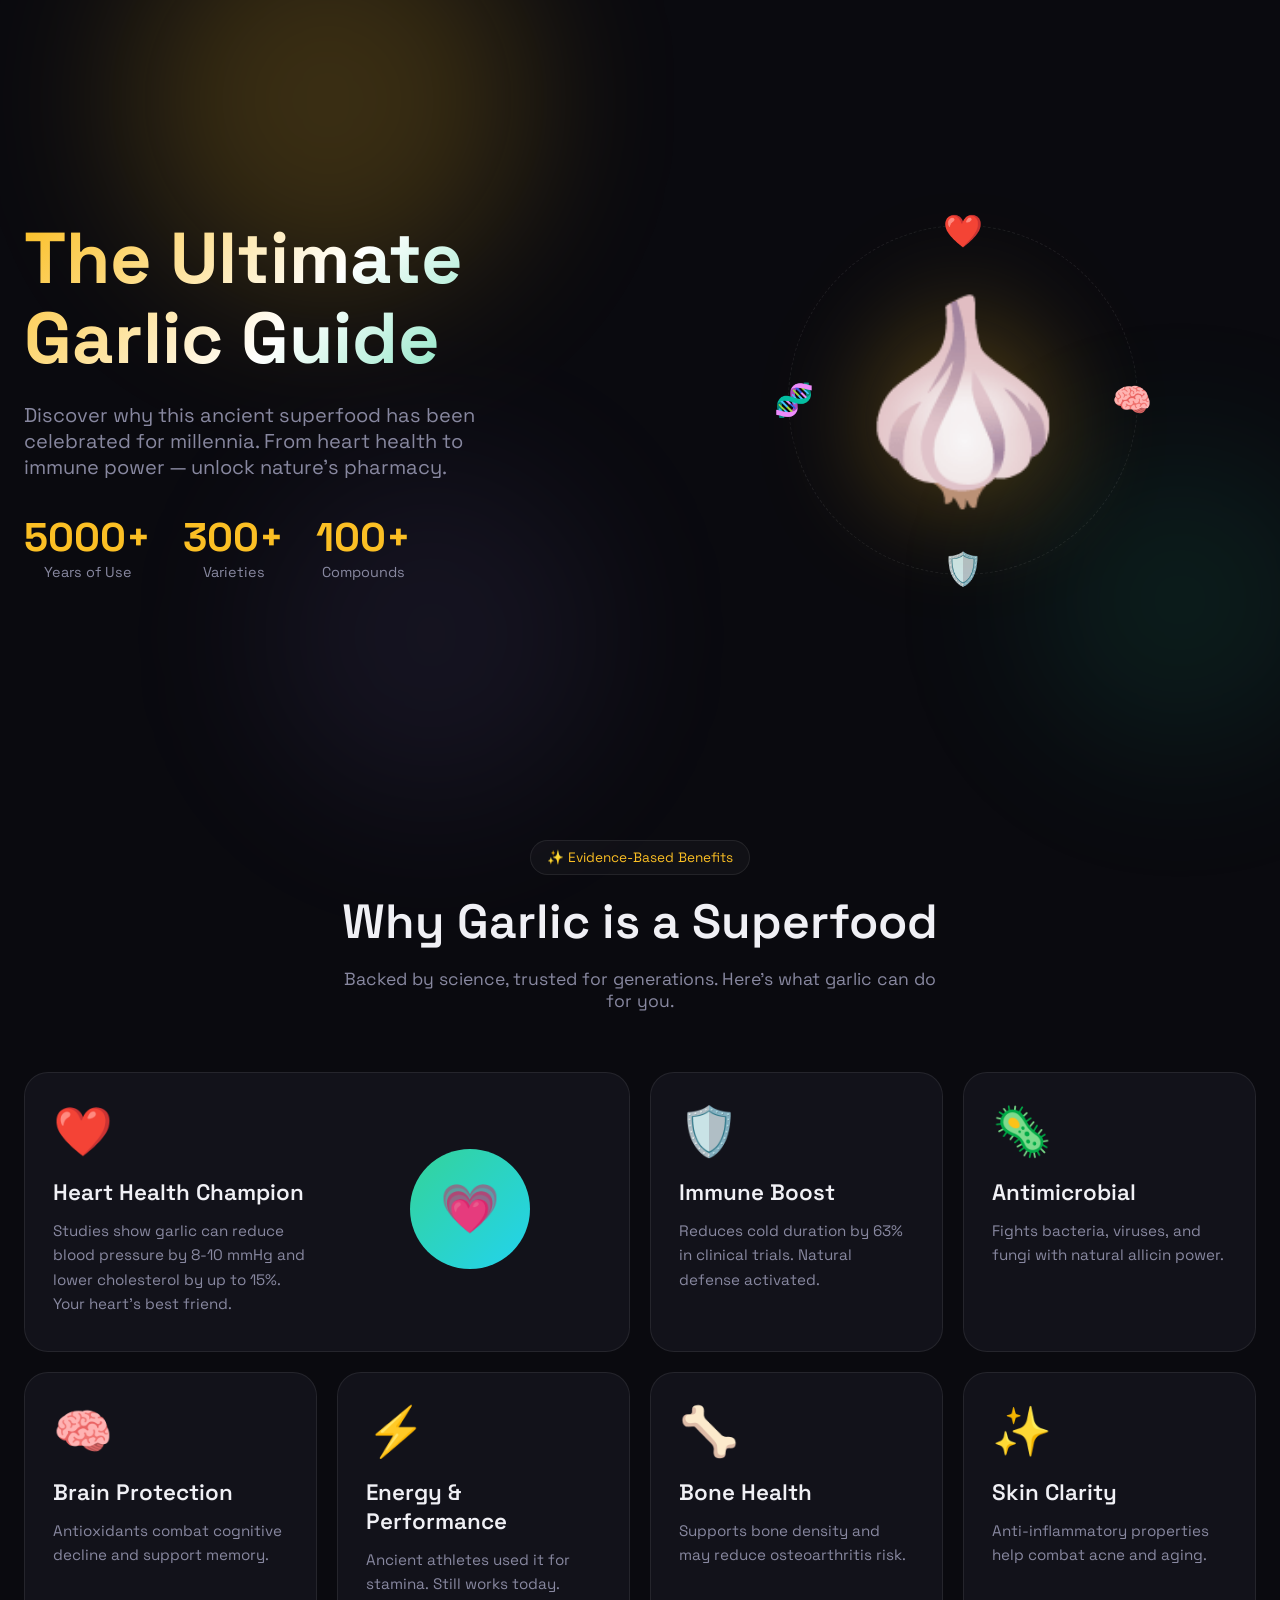
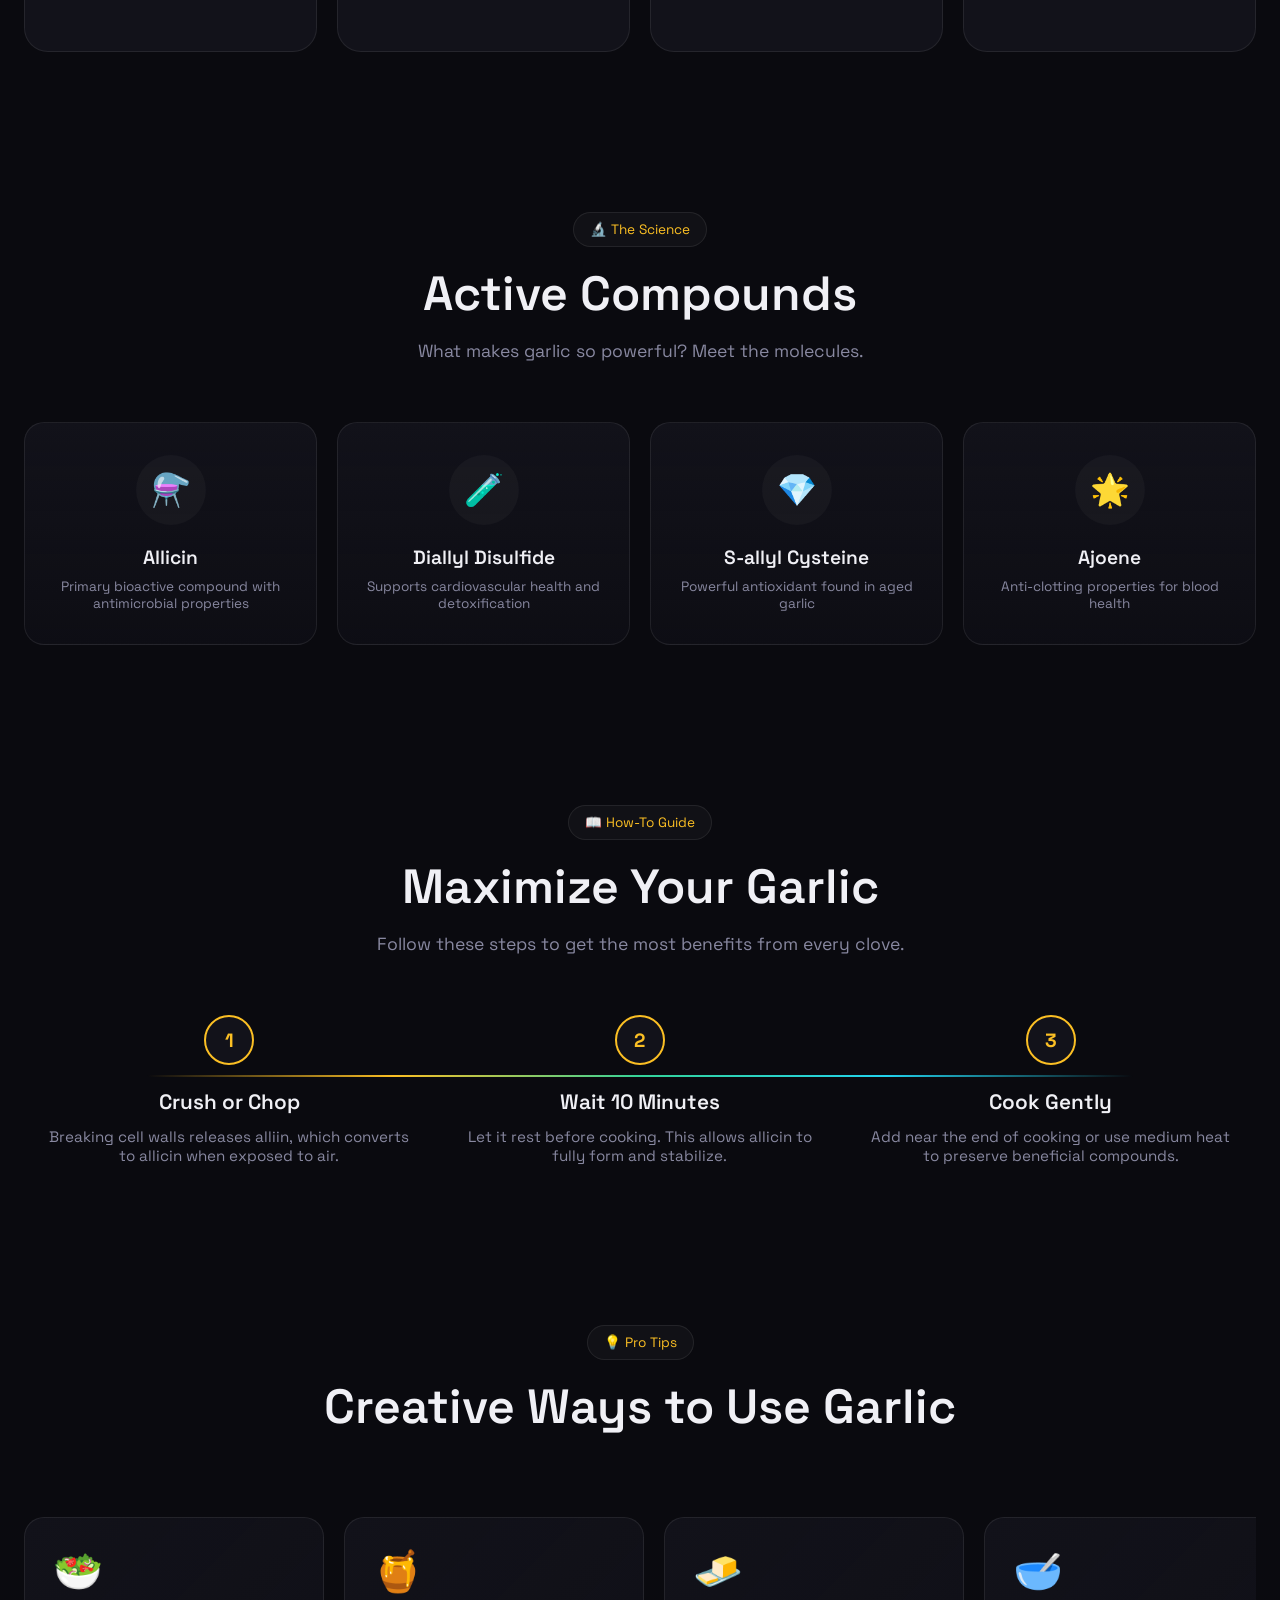
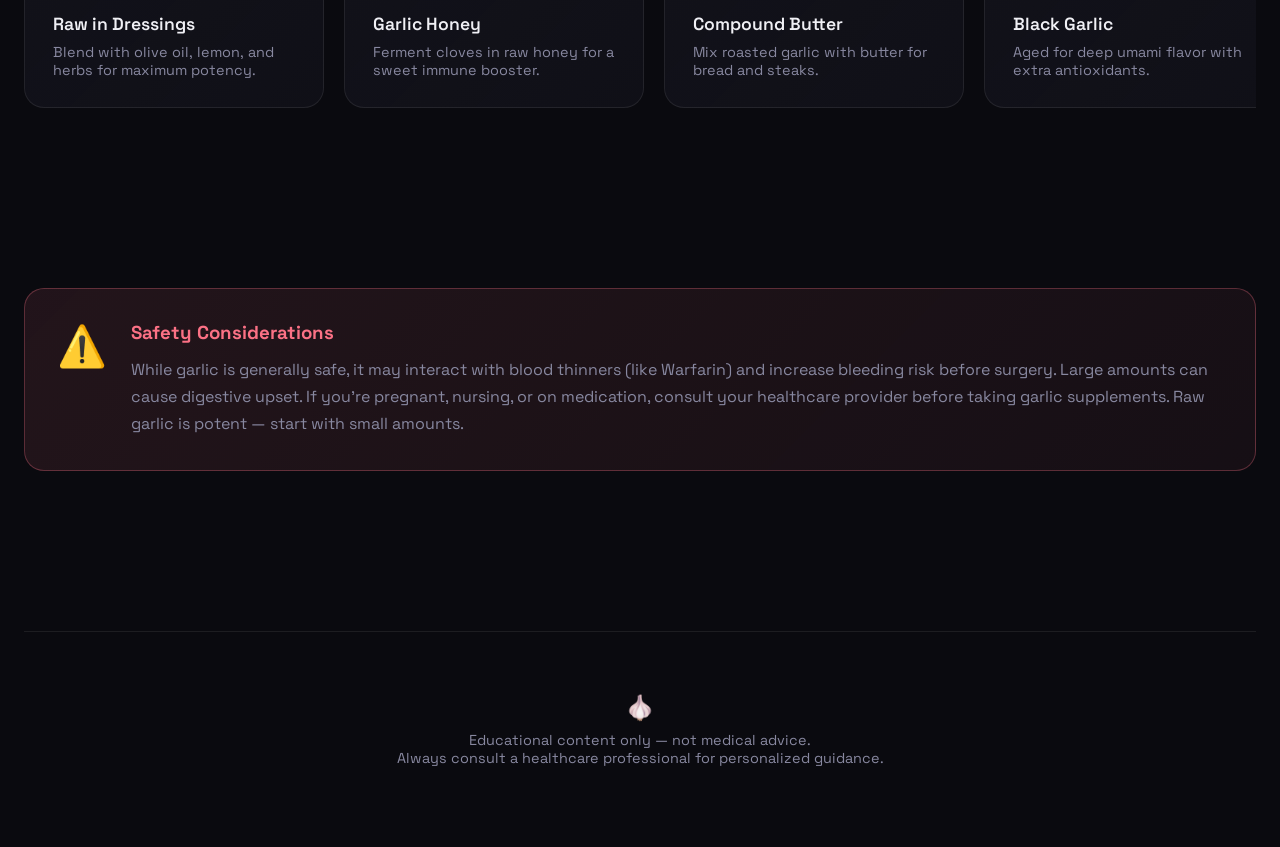
==== srcs/requirements/wordpress/website_data/garlic-benefits.html @ c465321e "add inception project files" ====
<!DOCTYPE html>
<html lang="en">
<head>
    <meta charset="UTF-8">
    <meta name="viewport" content="width=device-width, initial-scale=1.0">
    <title>🧄 The Garlic Guide — Unlock Nature's Powerhouse</title>
    <style>
        @import url('https://fonts.googleapis.com/css2?family=Space+Grotesk:wght@300;400;500;600;700&display=swap');

        :root {
            --bg-dark: #0a0a0f;
            --bg-card: #12121a;
            --bg-glass: rgba(255, 255, 255, 0.03);
            --border: rgba(255, 255, 255, 0.08);
            --text: #f0f0f5;
            --text-muted: #8888a0;
            --gold: #fbbf24;
            --gold-glow: rgba(251, 191, 36, 0.4);
            --emerald: #34d399;
            --purple: #a78bfa;
            --rose: #fb7185;
            --cyan: #22d3ee;
        }

        * {
            margin: 0;
            padding: 0;
            box-sizing: border-box;
        }

        body {
            font-family: 'Space Grotesk', sans-serif;
            background: var(--bg-dark);
            color: var(--text);
            min-height: 100vh;
            overflow-x: hidden;
        }

        /* Animated Background */
        .bg-glow {
            position: fixed;
            top: 0;
            left: 0;
            width: 100%;
            height: 100%;
            pointer-events: none;
            z-index: 0;
        }

        .glow-orb {
            position: absolute;
            border-radius: 50%;
            filter: blur(80px);
            opacity: 0.5;
            animation: float 20s ease-in-out infinite;
        }

        .glow-orb:nth-child(1) {
            width: 400px;
            height: 400px;
            background: var(--gold-glow);
            top: -100px;
            left: 10%;
            animation-delay: 0s;
        }

        .glow-orb:nth-child(2) {
            width: 300px;
            height: 300px;
            background: rgba(34, 211, 153, 0.2);
            top: 50%;
            right: -50px;
            animation-delay: -5s;
        }

        .glow-orb:nth-child(3) {
            width: 350px;
            height: 350px;
            background: rgba(167, 139, 250, 0.15);
            bottom: 10%;
            left: 20%;
            animation-delay: -10s;
        }

        @keyframes float {
            0%, 100% { transform: translate(0, 0) scale(1); }
            25% { transform: translate(30px, -30px) scale(1.05); }
            50% { transform: translate(-20px, 20px) scale(0.95); }
            75% { transform: translate(20px, 10px) scale(1.02); }
        }

        /* Main Container */
        .container {
            position: relative;
            z-index: 1;
            max-width: 1400px;
            margin: 0 auto;
            padding: 40px 24px;
        }

        /* Hero Section */
        .hero {
            display: grid;
            grid-template-columns: 1fr 1fr;
            gap: 60px;
            align-items: center;
            min-height: 80vh;
            padding: 40px 0;
        }

        .hero-content h1 {
            font-size: 4.5rem;
            font-weight: 700;
            line-height: 1.1;
            margin-bottom: 24px;
            background: linear-gradient(135deg, var(--gold) 0%, #fff 50%, var(--emerald) 100%);
            -webkit-background-clip: text;
            -webkit-text-fill-color: transparent;
            background-clip: text;
        }

        .hero-content p {
            font-size: 1.25rem;
            color: var(--text-muted);
            max-width: 480px;
            margin-bottom: 32px;
        }

        .hero-stats {
            display: flex;
            gap: 32px;
        }

        .stat-item {
            text-align: center;
        }

        .stat-number {
            font-size: 2.5rem;
            font-weight: 700;
            color: var(--gold);
        }

        .stat-label {
            font-size: 0.9rem;
            color: var(--text-muted);
        }

        /* Floating Garlic Visual */
        .hero-visual {
            display: flex;
            justify-content: center;
            align-items: center;
            position: relative;
        }

        .garlic-main {
            font-size: 12rem;
            animation: bounce 3s ease-in-out infinite;
            filter: drop-shadow(0 0 60px var(--gold-glow));
        }

        @keyframes bounce {
            0%, 100% { transform: translateY(0) rotate(0deg); }
            50% { transform: translateY(-20px) rotate(5deg); }
        }

        .orbit-ring {
            position: absolute;
            width: 350px;
            height: 350px;
            border: 1px dashed var(--border);
            border-radius: 50%;
            animation: spin 30s linear infinite;
        }

        @keyframes spin {
            from { transform: rotate(0deg); }
            to { transform: rotate(360deg); }
        }

        .orbit-item {
            position: absolute;
            font-size: 2rem;
            animation: counter-spin 30s linear infinite;
        }

        @keyframes counter-spin {
            from { transform: rotate(0deg); }
            to { transform: rotate(-360deg); }
        }

        .orbit-item:nth-child(1) { top: -15px; left: 50%; transform: translateX(-50%); }
        .orbit-item:nth-child(2) { bottom: -15px; left: 50%; transform: translateX(-50%); }
        .orbit-item:nth-child(3) { left: -15px; top: 50%; transform: translateY(-50%); }
        .orbit-item:nth-child(4) { right: -15px; top: 50%; transform: translateY(-50%); }

        /* Section Styles */
        .section {
            padding: 80px 0;
        }

        .section-header {
            text-align: center;
            margin-bottom: 60px;
        }

        .section-tag {
            display: inline-block;
            padding: 8px 16px;
            background: var(--bg-glass);
            border: 1px solid var(--border);
            border-radius: 100px;
            font-size: 0.85rem;
            color: var(--gold);
            margin-bottom: 16px;
        }

        .section-title {
            font-size: 3rem;
            font-weight: 600;
            margin-bottom: 16px;
        }

        .section-subtitle {
            color: var(--text-muted);
            font-size: 1.1rem;
            max-width: 600px;
            margin: 0 auto;
        }

        /* Benefits Cards - Bento Grid */
        .bento-grid {
            display: grid;
            grid-template-columns: repeat(4, 1fr);
            grid-template-rows: repeat(2, 280px);
            gap: 20px;
        }

        .bento-card {
            background: var(--bg-card);
            border: 1px solid var(--border);
            border-radius: 24px;
            padding: 28px;
            position: relative;
            overflow: hidden;
            transition: all 0.4s cubic-bezier(0.4, 0, 0.2, 1);
        }

        .bento-card:hover {
            transform: translateY(-8px);
            border-color: var(--gold);
            box-shadow: 0 20px 60px rgba(251, 191, 36, 0.15);
        }

        .bento-card::before {
            content: '';
            position: absolute;
            top: 0;
            left: 0;
            right: 0;
            height: 2px;
            background: linear-gradient(90deg, transparent, var(--gold), transparent);
            opacity: 0;
            transition: opacity 0.3s;
        }

        .bento-card:hover::before {
            opacity: 1;
        }

        .bento-card.large {
            grid-column: span 2;
        }

        .bento-card.tall {
            grid-row: span 2;
        }

        .card-icon {
            font-size: 3rem;
            margin-bottom: 16px;
        }

        .card-title {
            font-size: 1.4rem;
            font-weight: 600;
            margin-bottom: 12px;
        }

        .card-text {
            color: var(--text-muted);
            font-size: 0.95rem;
            line-height: 1.6;
        }

        /* Feature Card with Visual */
        .feature-visual {
            display: flex;
            align-items: center;
            justify-content: space-between;
            gap: 24px;
        }

        .feature-content {
            flex: 1;
        }

        .feature-graphic {
            flex: 1;
            display: flex;
            justify-content: center;
            align-items: center;
        }

        .pulse-circle {
            width: 120px;
            height: 120px;
            background: linear-gradient(135deg, var(--emerald), var(--cyan));
            border-radius: 50%;
            display: flex;
            align-items: center;
            justify-content: center;
            font-size: 3rem;
            animation: pulse 2s ease-in-out infinite;
        }

        @keyframes pulse {
            0%, 100% { box-shadow: 0 0 0 0 rgba(34, 211, 153, 0.4); }
            50% { box-shadow: 0 0 0 30px rgba(34, 211, 153, 0); }
        }

        /* Compounds Section */
        .compounds-grid {
            display: grid;
            grid-template-columns: repeat(4, 1fr);
            gap: 20px;
        }

        .compound-card {
            background: linear-gradient(180deg, var(--bg-card) 0%, rgba(18, 18, 26, 0.5) 100%);
            border: 1px solid var(--border);
            border-radius: 20px;
            padding: 32px 24px;
            text-align: center;
            transition: all 0.3s ease;
        }

        .compound-card:hover {
            transform: scale(1.05);
            border-color: var(--purple);
        }

        .compound-icon {
            width: 70px;
            height: 70px;
            background: var(--bg-glass);
            border-radius: 50%;
            display: flex;
            align-items: center;
            justify-content: center;
            margin: 0 auto 20px;
            font-size: 2rem;
        }

        .compound-name {
            font-size: 1.2rem;
            font-weight: 600;
            margin-bottom: 8px;
        }

        .compound-desc {
            color: var(--text-muted);
            font-size: 0.85rem;
        }

        /* Timeline */
        .timeline-container {
            display: grid;
            grid-template-columns: repeat(3, 1fr);
            gap: 0;
            position: relative;
        }

        .timeline-container::before {
            content: '';
            position: absolute;
            top: 60px;
            left: 10%;
            right: 10%;
            height: 2px;
            background: linear-gradient(90deg, transparent, var(--gold), var(--emerald), var(--cyan), transparent);
        }

        .timeline-step {
            text-align: center;
            padding: 0 20px;
        }

        .step-number {
            width: 50px;
            height: 50px;
            background: var(--bg-card);
            border: 2px solid var(--gold);
            border-radius: 50%;
            display: flex;
            align-items: center;
            justify-content: center;
            margin: 0 auto 24px;
            font-weight: 700;
            font-size: 1.2rem;
            color: var(--gold);
            position: relative;
            z-index: 1;
        }

        .step-title {
            font-size: 1.3rem;
            font-weight: 600;
            margin-bottom: 12px;
        }

        .step-desc {
            color: var(--text-muted);
            font-size: 0.95rem;
        }

        /* Tips Carousel */
        .tips-scroll {
            display: flex;
            gap: 20px;
            overflow-x: auto;
            padding: 20px 0;
            scrollbar-width: none;
        }

        .tips-scroll::-webkit-scrollbar {
            display: none;
        }

        .tip-card {
            flex: 0 0 300px;
            background: linear-gradient(135deg, var(--bg-card), rgba(18, 18, 26, 0.8));
            border: 1px solid var(--border);
            border-radius: 20px;
            padding: 28px;
            transition: all 0.3s ease;
        }

        .tip-card:hover {
            border-color: var(--cyan);
            transform: translateY(-4px);
        }

        .tip-emoji {
            font-size: 2.5rem;
            margin-bottom: 16px;
        }

        .tip-title {
            font-size: 1.1rem;
            font-weight: 600;
            margin-bottom: 8px;
        }

        .tip-text {
            color: var(--text-muted);
            font-size: 0.9rem;
        }

        /* Warning Banner */
        .warning-banner {
            background: linear-gradient(135deg, rgba(251, 113, 133, 0.1), rgba(251, 113, 133, 0.05));
            border: 1px solid rgba(251, 113, 133, 0.3);
            border-radius: 20px;
            padding: 32px;
            display: flex;
            gap: 24px;
            align-items: flex-start;
        }

        .warning-icon {
            font-size: 2.5rem;
        }

        .warning-content h3 {
            color: var(--rose);
            margin-bottom: 12px;
        }

        .warning-content p {
            color: var(--text-muted);
            line-height: 1.7;
        }

        /* Footer */
        .footer {
            text-align: center;
            padding: 60px 0 40px;
            border-top: 1px solid var(--border);
            margin-top: 80px;
        }

        .footer-text {
            color: var(--text-muted);
            font-size: 0.9rem;
        }

        .footer-brand {
            font-size: 1.5rem;
            margin-bottom: 8px;
        }

        /* Responsive */
        @media (max-width: 1024px) {
            .hero {
                grid-template-columns: 1fr;
                text-align: center;
            }

            .hero-content p {
                margin: 0 auto 32px;
            }

            .hero-stats {
                justify-content: center;
            }

            .bento-grid {
                grid-template-columns: repeat(2, 1fr);
                grid-template-rows: auto;
            }

            .bento-card.large, .bento-card.tall {
                grid-column: span 1;
                grid-row: span 1;
            }

            .compounds-grid {
                grid-template-columns: repeat(2, 1fr);
            }

            .timeline-container {
                grid-template-columns: 1fr;
                gap: 40px;
            }

            .timeline-container::before {
                display: none;
            }
        }

        @media (max-width: 640px) {
            .hero-content h1 {
                font-size: 2.8rem;
            }

            .garlic-main {
                font-size: 8rem;
            }

            .section-title {
                font-size: 2rem;
            }

            .bento-grid, .compounds-grid {
                grid-template-columns: 1fr;
            }
        }
    </style>
</head>
<body>
    <!-- Animated Background -->
    <div class="bg-glow">
        <div class="glow-orb"></div>
        <div class="glow-orb"></div>
        <div class="glow-orb"></div>
    </div>

    <div class="container">
        <!-- Hero Section -->
        <section class="hero">
            <div class="hero-content">
                <h1>The Ultimate Garlic Guide</h1>
                <p>
                    Discover why this ancient superfood has been celebrated for millennia. 
                    From heart health to immune power — unlock nature's pharmacy.
                </p>
                <div class="hero-stats">
                    <div class="stat-item">
                        <div class="stat-number">5000+</div>
                        <div class="stat-label">Years of Use</div>
                    </div>
                    <div class="stat-item">
                        <div class="stat-number">300+</div>
                        <div class="stat-label">Varieties</div>
                    </div>
                    <div class="stat-item">
                        <div class="stat-number">100+</div>
                        <div class="stat-label">Compounds</div>
                    </div>
                </div>
            </div>
            <div class="hero-visual">
                <div class="orbit-ring">
                    <span class="orbit-item">❤️</span>
                    <span class="orbit-item">🛡️</span>
                    <span class="orbit-item">🧬</span>
                    <span class="orbit-item">🧠</span>
                </div>
                <div class="garlic-main">🧄</div>
            </div>
        </section>

        <!-- Benefits Section -->
        <section class="section">
            <div class="section-header">
                <span class="section-tag">✨ Evidence-Based Benefits</span>
                <h2 class="section-title">Why Garlic is a Superfood</h2>
                <p class="section-subtitle">
                    Backed by science, trusted for generations. Here's what garlic can do for you.
                </p>
            </div>

            <div class="bento-grid">
                <div class="bento-card large">
                    <div class="feature-visual">
                        <div class="feature-content">
                            <div class="card-icon">❤️</div>
                            <h3 class="card-title">Heart Health Champion</h3>
                            <p class="card-text">
                                Studies show garlic can reduce blood pressure by 8-10 mmHg 
                                and lower cholesterol by up to 15%. Your heart's best friend.
                            </p>
                        </div>
                        <div class="feature-graphic">
                            <div class="pulse-circle">💗</div>
                        </div>
                    </div>
                </div>

                <div class="bento-card">
                    <div class="card-icon">🛡️</div>
                    <h3 class="card-title">Immune Boost</h3>
                    <p class="card-text">
                        Reduces cold duration by 63% in clinical trials. Natural defense activated.
                    </p>
                </div>

                <div class="bento-card">
                    <div class="card-icon">🦠</div>
                    <h3 class="card-title">Antimicrobial</h3>
                    <p class="card-text">
                        Fights bacteria, viruses, and fungi with natural allicin power.
                    </p>
                </div>

                <div class="bento-card">
                    <div class="card-icon">🧠</div>
                    <h3 class="card-title">Brain Protection</h3>
                    <p class="card-text">
                        Antioxidants combat cognitive decline and support memory.
                    </p>
                </div>

                <div class="bento-card">
                    <div class="card-icon">⚡</div>
                    <h3 class="card-title">Energy & Performance</h3>
                    <p class="card-text">
                        Ancient athletes used it for stamina. Still works today.
                    </p>
                </div>

                <div class="bento-card">
                    <div class="card-icon">🦴</div>
                    <h3 class="card-title">Bone Health</h3>
                    <p class="card-text">
                        Supports bone density and may reduce osteoarthritis risk.
                    </p>
                </div>

                <div class="bento-card">
                    <div class="card-icon">✨</div>
                    <h3 class="card-title">Skin Clarity</h3>
                    <p class="card-text">
                        Anti-inflammatory properties help combat acne and aging.
                    </p>
                </div>
            </div>
        </section>

        <!-- Compounds Section -->
        <section class="section">
            <div class="section-header">
                <span class="section-tag">🔬 The Science</span>
                <h2 class="section-title">Active Compounds</h2>
                <p class="section-subtitle">
                    What makes garlic so powerful? Meet the molecules.
                </p>
            </div>

            <div class="compounds-grid">
                <div class="compound-card">
                    <div class="compound-icon">⚗️</div>
                    <h4 class="compound-name">Allicin</h4>
                    <p class="compound-desc">Primary bioactive compound with antimicrobial properties</p>
                </div>
                <div class="compound-card">
                    <div class="compound-icon">🧪</div>
                    <h4 class="compound-name">Diallyl Disulfide</h4>
                    <p class="compound-desc">Supports cardiovascular health and detoxification</p>
                </div>
                <div class="compound-card">
                    <div class="compound-icon">💎</div>
                    <h4 class="compound-name">S-allyl Cysteine</h4>
                    <p class="compound-desc">Powerful antioxidant found in aged garlic</p>
                </div>
                <div class="compound-card">
                    <div class="compound-icon">🌟</div>
                    <h4 class="compound-name">Ajoene</h4>
                    <p class="compound-desc">Anti-clotting properties for blood health</p>
                </div>
            </div>
        </section>

        <!-- How to Use -->
        <section class="section">
            <div class="section-header">
                <span class="section-tag">📖 How-To Guide</span>
                <h2 class="section-title">Maximize Your Garlic</h2>
                <p class="section-subtitle">
                    Follow these steps to get the most benefits from every clove.
                </p>
            </div>

            <div class="timeline-container">
                <div class="timeline-step">
                    <div class="step-number">1</div>
                    <h4 class="step-title">Crush or Chop</h4>
                    <p class="step-desc">Breaking cell walls releases alliin, which converts to allicin when exposed to air.</p>
                </div>
                <div class="timeline-step">
                    <div class="step-number">2</div>
                    <h4 class="step-title">Wait 10 Minutes</h4>
                    <p class="step-desc">Let it rest before cooking. This allows allicin to fully form and stabilize.</p>
                </div>
                <div class="timeline-step">
                    <div class="step-number">3</div>
                    <h4 class="step-title">Cook Gently</h4>
                    <p class="step-desc">Add near the end of cooking or use medium heat to preserve beneficial compounds.</p>
                </div>
            </div>
        </section>

        <!-- Tips -->
        <section class="section">
            <div class="section-header">
                <span class="section-tag">💡 Pro Tips</span>
                <h2 class="section-title">Creative Ways to Use Garlic</h2>
            </div>

            <div class="tips-scroll">
                <div class="tip-card">
                    <div class="tip-emoji">🥗</div>
                    <h4 class="tip-title">Raw in Dressings</h4>
                    <p class="tip-text">Blend with olive oil, lemon, and herbs for maximum potency.</p>
                </div>
                <div class="tip-card">
                    <div class="tip-emoji">🍯</div>
                    <h4 class="tip-title">Garlic Honey</h4>
                    <p class="tip-text">Ferment cloves in raw honey for a sweet immune booster.</p>
                </div>
                <div class="tip-card">
                    <div class="tip-emoji">🧈</div>
                    <h4 class="tip-title">Compound Butter</h4>
                    <p class="tip-text">Mix roasted garlic with butter for bread and steaks.</p>
                </div>
                <div class="tip-card">
                    <div class="tip-emoji">🥣</div>
                    <h4 class="tip-title">Black Garlic</h4>
                    <p class="tip-text">Aged for deep umami flavor with extra antioxidants.</p>
                </div>
                <div class="tip-card">
                    <div class="tip-emoji">💊</div>
                    <h4 class="tip-title">Aged Extract</h4>
                    <p class="tip-text">Odorless supplements for those who dislike the taste.</p>
                </div>
                <div class="tip-card">
                    <div class="tip-emoji">🍝</div>
                    <h4 class="tip-title">Infused Oil</h4>
                    <p class="tip-text">Low-heat infusion for pasta, pizza, and bread dipping.</p>
                </div>
            </div>
        </section>

        <!-- Warning -->
        <section class="section">
            <div class="warning-banner">
                <div class="warning-icon">⚠️</div>
                <div class="warning-content">
                    <h3>Safety Considerations</h3>
                    <p>
                        While garlic is generally safe, it may interact with blood thinners (like Warfarin) 
                        and increase bleeding risk before surgery. Large amounts can cause digestive upset. 
                        If you're pregnant, nursing, or on medication, consult your healthcare provider 
                        before taking garlic supplements. Raw garlic is potent — start with small amounts.
                    </p>
                </div>
            </div>
        </section>

        <!-- Footer -->
        <footer class="footer">
            <div class="footer-brand">🧄</div>
            <p class="footer-text">
                Educational content only — not medical advice.<br>
                Always consult a healthcare professional for personalized guidance.
            </p>
        </footer>
    </div>
</body>
</html>
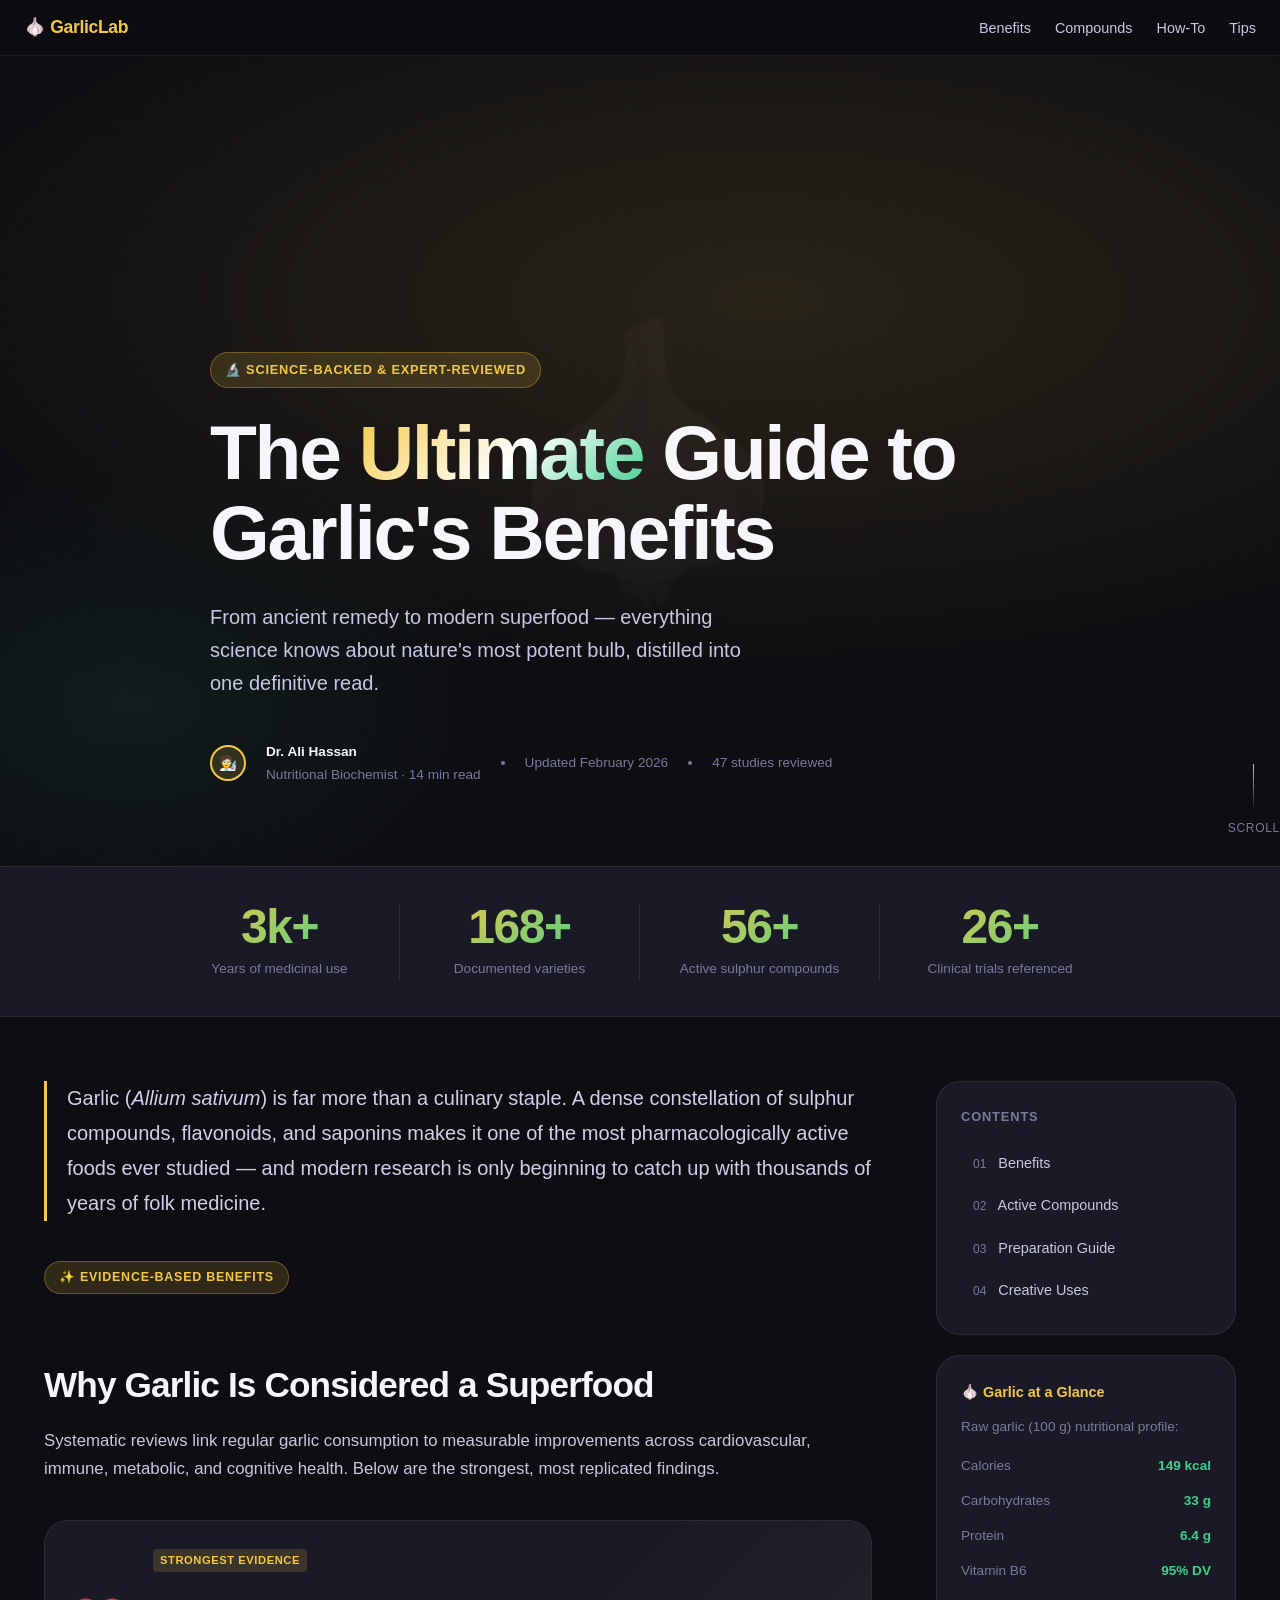
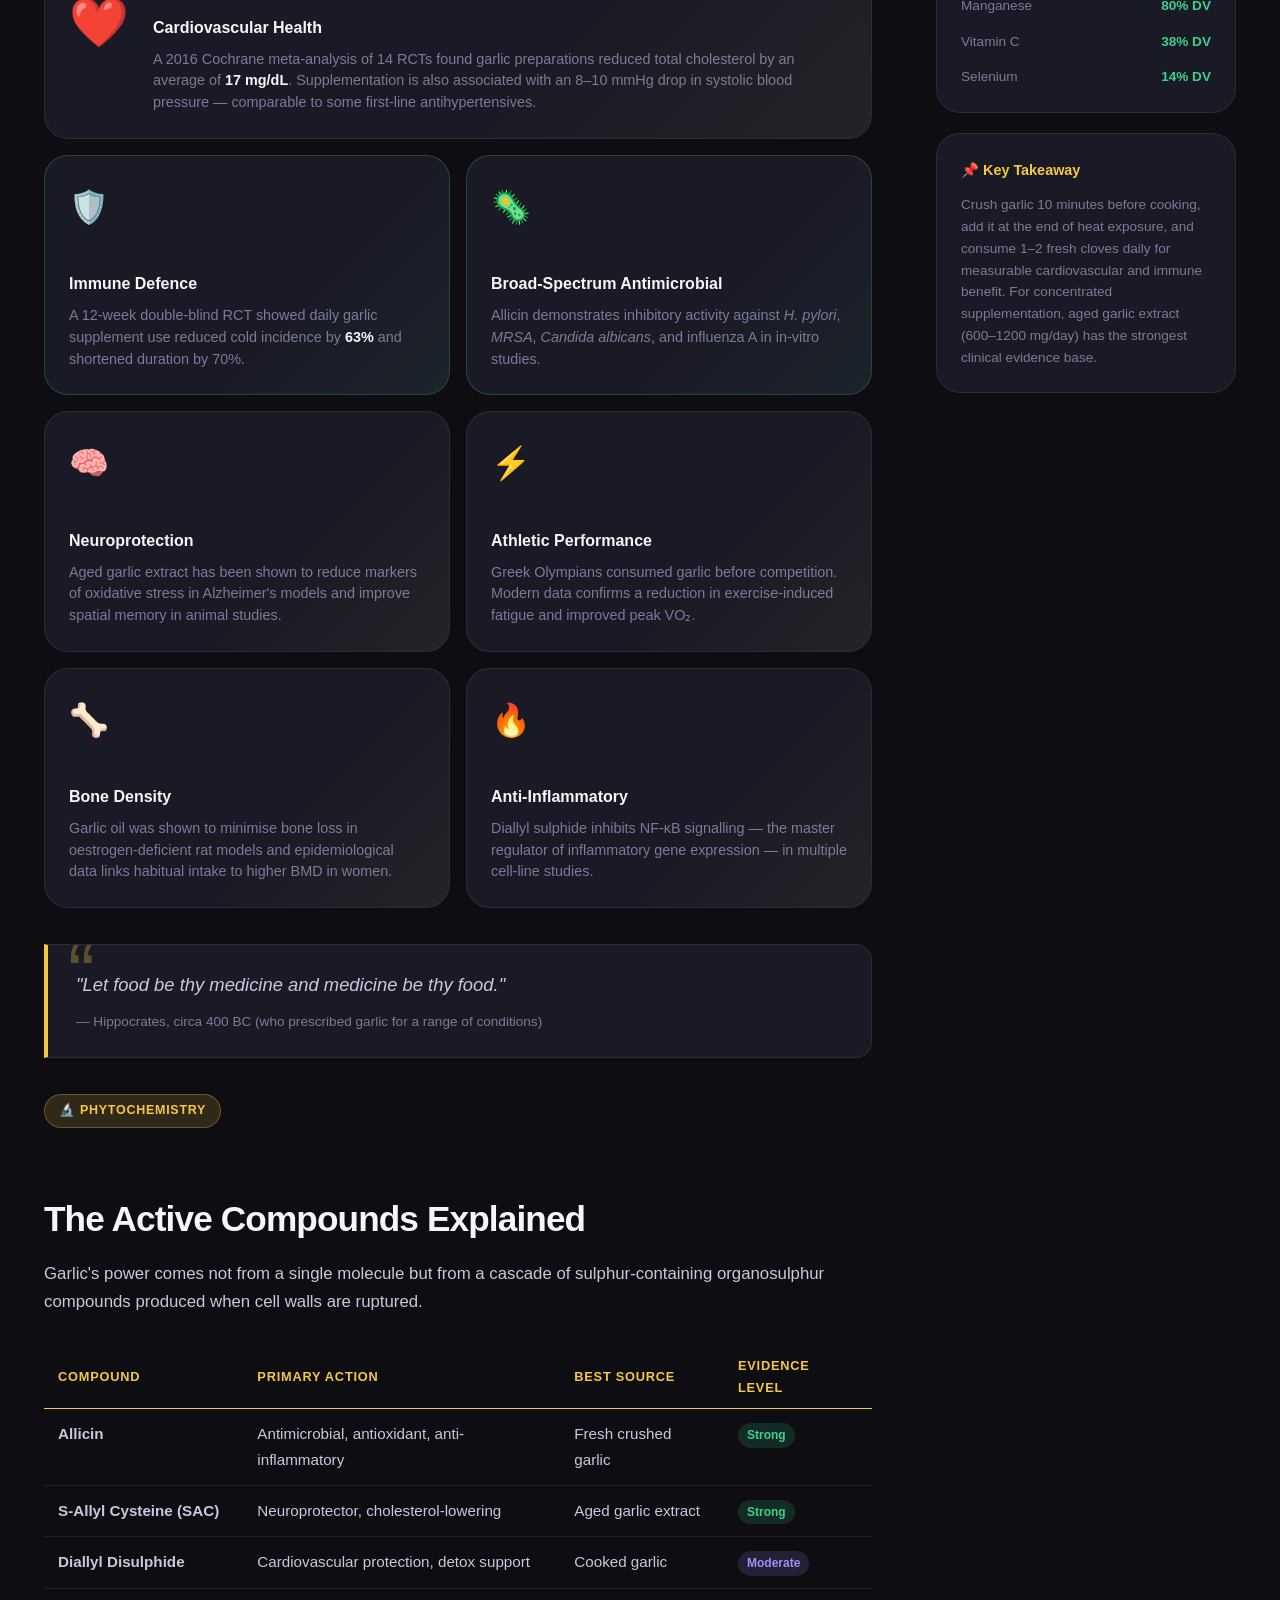
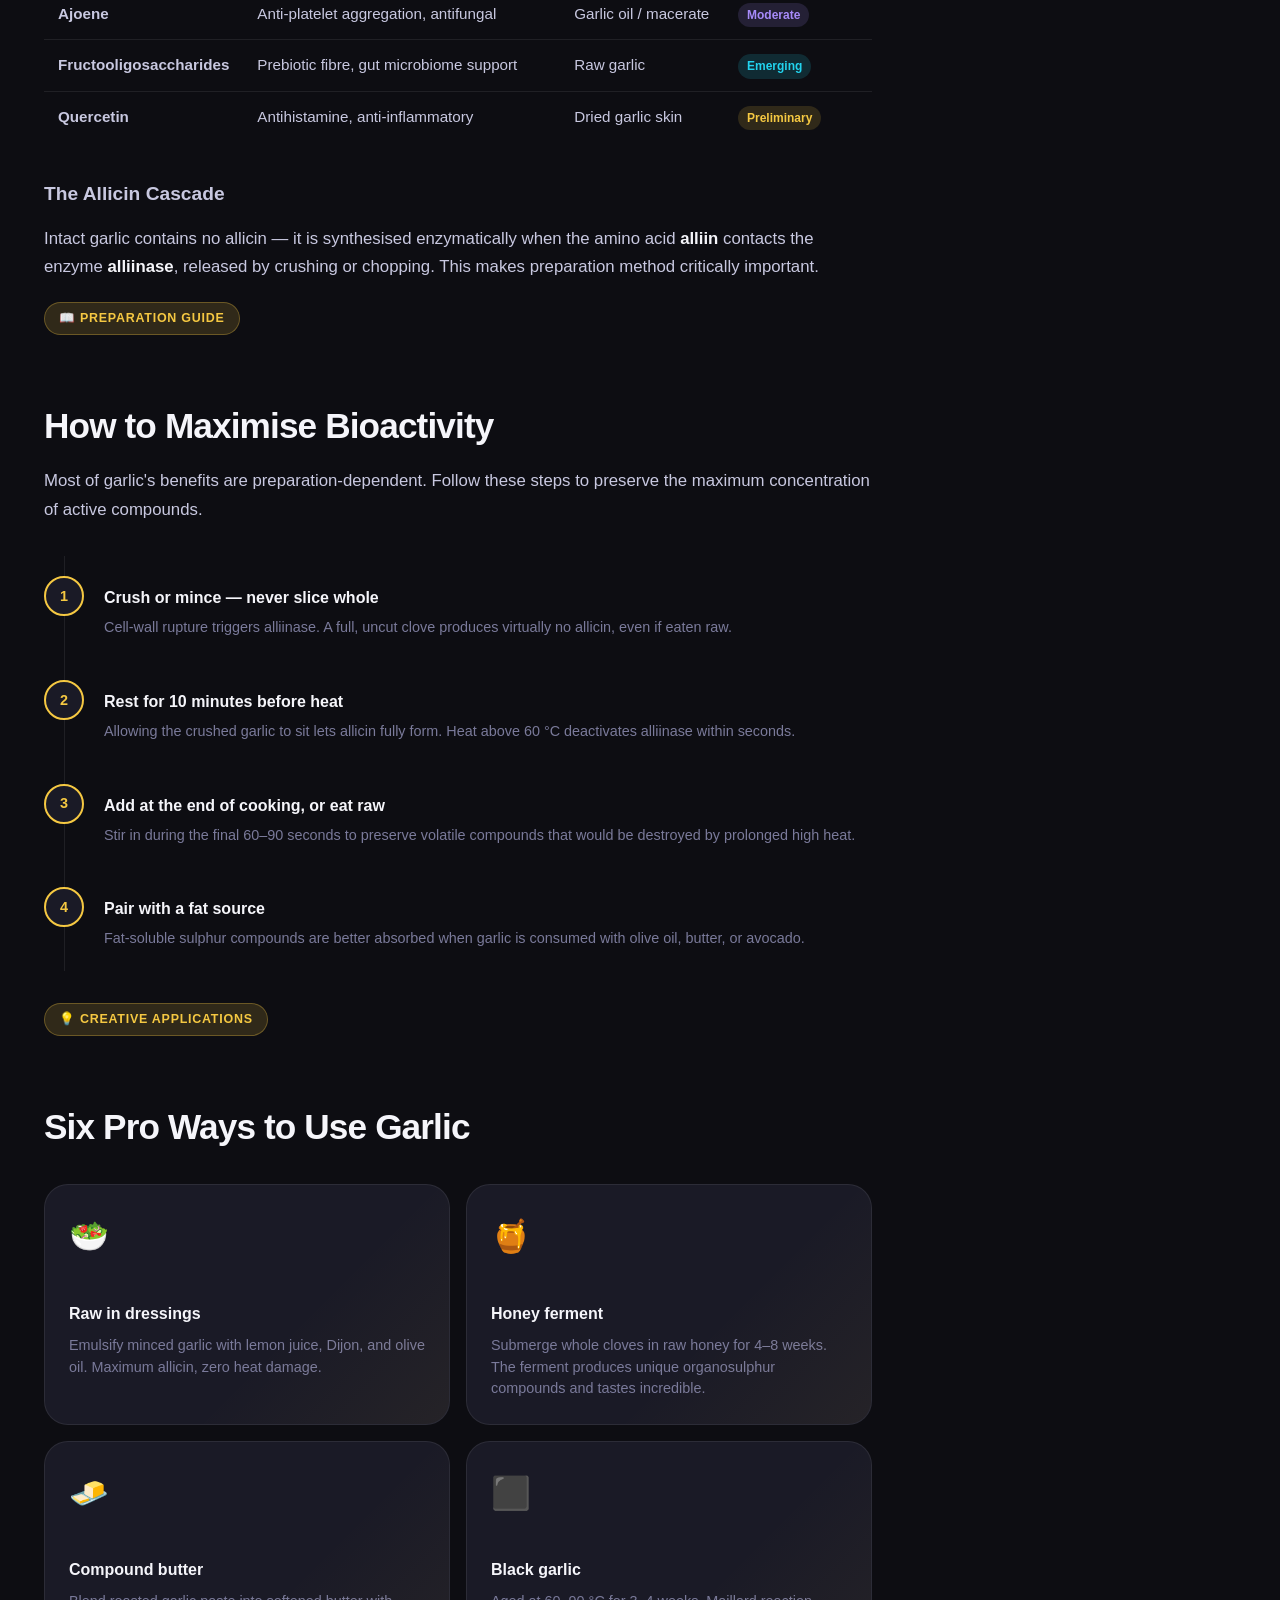
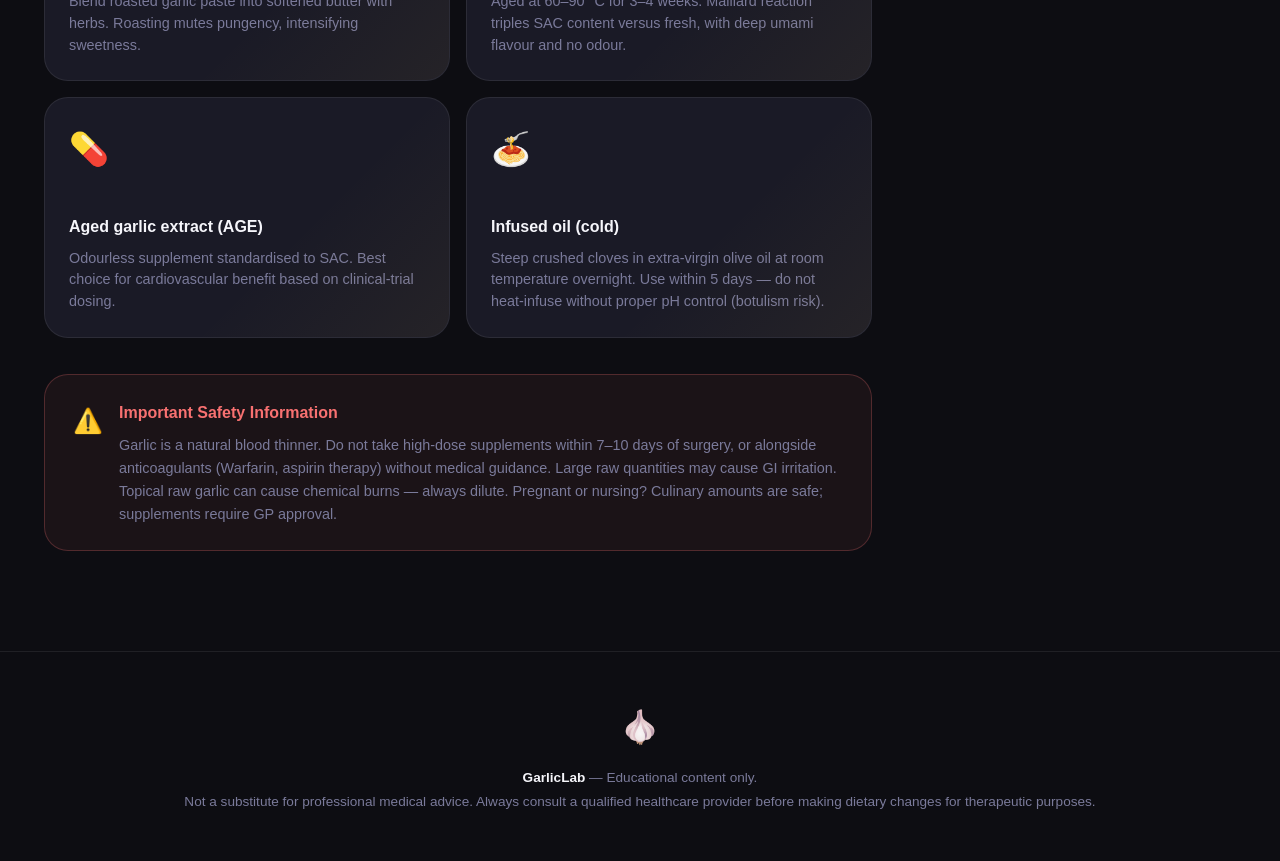
==== commit c7ebc107: "Implement feature X to enhance user experience and optimize performance" ====
--- a/srcs/requirements/wordpress/website_data/garlic-benefits.html
+++ b/srcs/requirements/wordpress/website_data/garlic-benefits.html
@@ -1,822 +1,742 @@
 <!DOCTYPE html>
 <html lang="en">
 <head>
-    <meta charset="UTF-8">
-    <meta name="viewport" content="width=device-width, initial-scale=1.0">
-    <title>🧄 The Garlic Guide — Unlock Nature's Powerhouse</title>
-    <style>
-        @import url('https://fonts.googleapis.com/css2?family=Space+Grotesk:wght@300;400;500;600;700&display=swap');
-
-        :root {
-            --bg-dark: #0a0a0f;
-            --bg-card: #12121a;
-            --bg-glass: rgba(255, 255, 255, 0.03);
-            --border: rgba(255, 255, 255, 0.08);
-            --text: #f0f0f5;
-            --text-muted: #8888a0;
-            --gold: #fbbf24;
-            --gold-glow: rgba(251, 191, 36, 0.4);
-            --emerald: #34d399;
-            --purple: #a78bfa;
-            --rose: #fb7185;
-            --cyan: #22d3ee;
-        }
-
-        * {
-            margin: 0;
-            padding: 0;
-            box-sizing: border-box;
-        }
-
-        body {
-            font-family: 'Space Grotesk', sans-serif;
-            background: var(--bg-dark);
-            color: var(--text);
-            min-height: 100vh;
-            overflow-x: hidden;
-        }
-
-        /* Animated Background */
-        .bg-glow {
-            position: fixed;
-            top: 0;
-            left: 0;
-            width: 100%;
-            height: 100%;
-            pointer-events: none;
-            z-index: 0;
-        }
-
-        .glow-orb {
-            position: absolute;
-            border-radius: 50%;
-            filter: blur(80px);
-            opacity: 0.5;
-            animation: float 20s ease-in-out infinite;
-        }
-
-        .glow-orb:nth-child(1) {
-            width: 400px;
-            height: 400px;
-            background: var(--gold-glow);
-            top: -100px;
-            left: 10%;
-            animation-delay: 0s;
-        }
-
-        .glow-orb:nth-child(2) {
-            width: 300px;
-            height: 300px;
-            background: rgba(34, 211, 153, 0.2);
-            top: 50%;
-            right: -50px;
-            animation-delay: -5s;
-        }
-
-        .glow-orb:nth-child(3) {
-            width: 350px;
-            height: 350px;
-            background: rgba(167, 139, 250, 0.15);
-            bottom: 10%;
-            left: 20%;
-            animation-delay: -10s;
-        }
-
-        @keyframes float {
-            0%, 100% { transform: translate(0, 0) scale(1); }
-            25% { transform: translate(30px, -30px) scale(1.05); }
-            50% { transform: translate(-20px, 20px) scale(0.95); }
-            75% { transform: translate(20px, 10px) scale(1.02); }
-        }
-
-        /* Main Container */
-        .container {
-            position: relative;
-            z-index: 1;
-            max-width: 1400px;
-            margin: 0 auto;
-            padding: 40px 24px;
-        }
-
-        /* Hero Section */
-        .hero {
-            display: grid;
-            grid-template-columns: 1fr 1fr;
-            gap: 60px;
-            align-items: center;
-            min-height: 80vh;
-            padding: 40px 0;
-        }
-
-        .hero-content h1 {
-            font-size: 4.5rem;
-            font-weight: 700;
-            line-height: 1.1;
-            margin-bottom: 24px;
-            background: linear-gradient(135deg, var(--gold) 0%, #fff 50%, var(--emerald) 100%);
-            -webkit-background-clip: text;
-            -webkit-text-fill-color: transparent;
-            background-clip: text;
-        }
-
-        .hero-content p {
-            font-size: 1.25rem;
-            color: var(--text-muted);
-            max-width: 480px;
-            margin-bottom: 32px;
-        }
-
-        .hero-stats {
-            display: flex;
-            gap: 32px;
-        }
-
-        .stat-item {
-            text-align: center;
-        }
-
-        .stat-number {
-            font-size: 2.5rem;
-            font-weight: 700;
-            color: var(--gold);
-        }
-
-        .stat-label {
-            font-size: 0.9rem;
-            color: var(--text-muted);
-        }
-
-        /* Floating Garlic Visual */
-        .hero-visual {
-            display: flex;
-            justify-content: center;
-            align-items: center;
-            position: relative;
-        }
-
-        .garlic-main {
-            font-size: 12rem;
-            animation: bounce 3s ease-in-out infinite;
-            filter: drop-shadow(0 0 60px var(--gold-glow));
-        }
-
-        @keyframes bounce {
-            0%, 100% { transform: translateY(0) rotate(0deg); }
-            50% { transform: translateY(-20px) rotate(5deg); }
-        }
-
-        .orbit-ring {
-            position: absolute;
-            width: 350px;
-            height: 350px;
-            border: 1px dashed var(--border);
-            border-radius: 50%;
-            animation: spin 30s linear infinite;
-        }
-
-        @keyframes spin {
-            from { transform: rotate(0deg); }
-            to { transform: rotate(360deg); }
-        }
-
-        .orbit-item {
-            position: absolute;
-            font-size: 2rem;
-            animation: counter-spin 30s linear infinite;
-        }
-
-        @keyframes counter-spin {
-            from { transform: rotate(0deg); }
-            to { transform: rotate(-360deg); }
-        }
-
-        .orbit-item:nth-child(1) { top: -15px; left: 50%; transform: translateX(-50%); }
-        .orbit-item:nth-child(2) { bottom: -15px; left: 50%; transform: translateX(-50%); }
-        .orbit-item:nth-child(3) { left: -15px; top: 50%; transform: translateY(-50%); }
-        .orbit-item:nth-child(4) { right: -15px; top: 50%; transform: translateY(-50%); }
-
-        /* Section Styles */
-        .section {
-            padding: 80px 0;
-        }
-
-        .section-header {
-            text-align: center;
-            margin-bottom: 60px;
-        }
-
-        .section-tag {
-            display: inline-block;
-            padding: 8px 16px;
-            background: var(--bg-glass);
-            border: 1px solid var(--border);
-            border-radius: 100px;
-            font-size: 0.85rem;
-            color: var(--gold);
-            margin-bottom: 16px;
-        }
-
-        .section-title {
-            font-size: 3rem;
-            font-weight: 600;
-            margin-bottom: 16px;
-        }
-
-        .section-subtitle {
-            color: var(--text-muted);
-            font-size: 1.1rem;
-            max-width: 600px;
-            margin: 0 auto;
-        }
-
-        /* Benefits Cards - Bento Grid */
-        .bento-grid {
-            display: grid;
-            grid-template-columns: repeat(4, 1fr);
-            grid-template-rows: repeat(2, 280px);
-            gap: 20px;
-        }
-
-        .bento-card {
-            background: var(--bg-card);
-            border: 1px solid var(--border);
-            border-radius: 24px;
-            padding: 28px;
-            position: relative;
-            overflow: hidden;
-            transition: all 0.4s cubic-bezier(0.4, 0, 0.2, 1);
-        }
-
-        .bento-card:hover {
-            transform: translateY(-8px);
-            border-color: var(--gold);
-            box-shadow: 0 20px 60px rgba(251, 191, 36, 0.15);
-        }
-
-        .bento-card::before {
-            content: '';
-            position: absolute;
-            top: 0;
-            left: 0;
-            right: 0;
-            height: 2px;
-            background: linear-gradient(90deg, transparent, var(--gold), transparent);
-            opacity: 0;
-            transition: opacity 0.3s;
-        }
-
-        .bento-card:hover::before {
-            opacity: 1;
-        }
-
-        .bento-card.large {
-            grid-column: span 2;
-        }
-
-        .bento-card.tall {
-            grid-row: span 2;
-        }
-
-        .card-icon {
-            font-size: 3rem;
-            margin-bottom: 16px;
-        }
-
-        .card-title {
-            font-size: 1.4rem;
-            font-weight: 600;
-            margin-bottom: 12px;
-        }
-
-        .card-text {
-            color: var(--text-muted);
-            font-size: 0.95rem;
-            line-height: 1.6;
-        }
-
-        /* Feature Card with Visual */
-        .feature-visual {
-            display: flex;
-            align-items: center;
-            justify-content: space-between;
-            gap: 24px;
-        }
-
-        .feature-content {
-            flex: 1;
-        }
-
-        .feature-graphic {
-            flex: 1;
-            display: flex;
-            justify-content: center;
-            align-items: center;
-        }
-
-        .pulse-circle {
-            width: 120px;
-            height: 120px;
-            background: linear-gradient(135deg, var(--emerald), var(--cyan));
-            border-radius: 50%;
-            display: flex;
-            align-items: center;
-            justify-content: center;
-            font-size: 3rem;
-            animation: pulse 2s ease-in-out infinite;
-        }
-
-        @keyframes pulse {
-            0%, 100% { box-shadow: 0 0 0 0 rgba(34, 211, 153, 0.4); }
-            50% { box-shadow: 0 0 0 30px rgba(34, 211, 153, 0); }
-        }
-
-        /* Compounds Section */
-        .compounds-grid {
-            display: grid;
-            grid-template-columns: repeat(4, 1fr);
-            gap: 20px;
-        }
-
-        .compound-card {
-            background: linear-gradient(180deg, var(--bg-card) 0%, rgba(18, 18, 26, 0.5) 100%);
-            border: 1px solid var(--border);
-            border-radius: 20px;
-            padding: 32px 24px;
-            text-align: center;
-            transition: all 0.3s ease;
-        }
-
-        .compound-card:hover {
-            transform: scale(1.05);
-            border-color: var(--purple);
-        }
-
-        .compound-icon {
-            width: 70px;
-            height: 70px;
-            background: var(--bg-glass);
-            border-radius: 50%;
-            display: flex;
-            align-items: center;
-            justify-content: center;
-            margin: 0 auto 20px;
-            font-size: 2rem;
-        }
-
-        .compound-name {
-            font-size: 1.2rem;
-            font-weight: 600;
-            margin-bottom: 8px;
-        }
-
-        .compound-desc {
-            color: var(--text-muted);
-            font-size: 0.85rem;
-        }
-
-        /* Timeline */
-        .timeline-container {
-            display: grid;
-            grid-template-columns: repeat(3, 1fr);
-            gap: 0;
-            position: relative;
-        }
-
-        .timeline-container::before {
-            content: '';
-            position: absolute;
-            top: 60px;
-            left: 10%;
-            right: 10%;
-            height: 2px;
-            background: linear-gradient(90deg, transparent, var(--gold), var(--emerald), var(--cyan), transparent);
-        }
-
-        .timeline-step {
-            text-align: center;
-            padding: 0 20px;
-        }
-
-        .step-number {
-            width: 50px;
-            height: 50px;
-            background: var(--bg-card);
-            border: 2px solid var(--gold);
-            border-radius: 50%;
-            display: flex;
-            align-items: center;
-            justify-content: center;
-            margin: 0 auto 24px;
-            font-weight: 700;
-            font-size: 1.2rem;
-            color: var(--gold);
-            position: relative;
-            z-index: 1;
-        }
-
-        .step-title {
-            font-size: 1.3rem;
-            font-weight: 600;
-            margin-bottom: 12px;
-        }
-
-        .step-desc {
-            color: var(--text-muted);
-            font-size: 0.95rem;
-        }
-
-        /* Tips Carousel */
-        .tips-scroll {
-            display: flex;
-            gap: 20px;
-            overflow-x: auto;
-            padding: 20px 0;
-            scrollbar-width: none;
-        }
-
-        .tips-scroll::-webkit-scrollbar {
-            display: none;
-        }
-
-        .tip-card {
-            flex: 0 0 300px;
-            background: linear-gradient(135deg, var(--bg-card), rgba(18, 18, 26, 0.8));
-            border: 1px solid var(--border);
-            border-radius: 20px;
-            padding: 28px;
-            transition: all 0.3s ease;
-        }
-
-        .tip-card:hover {
-            border-color: var(--cyan);
-            transform: translateY(-4px);
-        }
-
-        .tip-emoji {
-            font-size: 2.5rem;
-            margin-bottom: 16px;
-        }
-
-        .tip-title {
-            font-size: 1.1rem;
-            font-weight: 600;
-            margin-bottom: 8px;
-        }
-
-        .tip-text {
-            color: var(--text-muted);
-            font-size: 0.9rem;
-        }
-
-        /* Warning Banner */
-        .warning-banner {
-            background: linear-gradient(135deg, rgba(251, 113, 133, 0.1), rgba(251, 113, 133, 0.05));
-            border: 1px solid rgba(251, 113, 133, 0.3);
-            border-radius: 20px;
-            padding: 32px;
-            display: flex;
-            gap: 24px;
-            align-items: flex-start;
-        }
-
-        .warning-icon {
-            font-size: 2.5rem;
-        }
-
-        .warning-content h3 {
-            color: var(--rose);
-            margin-bottom: 12px;
-        }
-
-        .warning-content p {
-            color: var(--text-muted);
-            line-height: 1.7;
-        }
-
-        /* Footer */
-        .footer {
-            text-align: center;
-            padding: 60px 0 40px;
-            border-top: 1px solid var(--border);
-            margin-top: 80px;
-        }
-
-        .footer-text {
-            color: var(--text-muted);
-            font-size: 0.9rem;
-        }
-
-        .footer-brand {
-            font-size: 1.5rem;
-            margin-bottom: 8px;
-        }
-
-        /* Responsive */
-        @media (max-width: 1024px) {
-            .hero {
-                grid-template-columns: 1fr;
-                text-align: center;
-            }
-
-            .hero-content p {
-                margin: 0 auto 32px;
-            }
-
-            .hero-stats {
-                justify-content: center;
-            }
-
-            .bento-grid {
-                grid-template-columns: repeat(2, 1fr);
-                grid-template-rows: auto;
-            }
-
-            .bento-card.large, .bento-card.tall {
-                grid-column: span 1;
-                grid-row: span 1;
-            }
-
-            .compounds-grid {
-                grid-template-columns: repeat(2, 1fr);
-            }
-
-            .timeline-container {
-                grid-template-columns: 1fr;
-                gap: 40px;
-            }
-
-            .timeline-container::before {
-                display: none;
-            }
-        }
-
-        @media (max-width: 640px) {
-            .hero-content h1 {
-                font-size: 2.8rem;
-            }
-
-            .garlic-main {
-                font-size: 8rem;
-            }
-
-            .section-title {
-                font-size: 2rem;
-            }
-
-            .bento-grid, .compounds-grid {
-                grid-template-columns: 1fr;
-            }
-        }
-    </style>
+<meta charset="UTF-8">
+<meta name="viewport" content="width=device-width, initial-scale=1.0">
+<title>Garlic: Nature's Most Powerful Superfood — The Complete Guide</title>
+<meta name="description" content="A deep-dive into garlic's science-backed health benefits, active compounds, and expert tips.">
+<style>
+/* ─── Reset & Tokens ─────────────────────────────────────────── */
+*, *::before, *::after { box-sizing: border-box; margin: 0; padding: 0; }
+:root {
+  --ink:      #0d0d12;
+  --ink-2:    #1a1a26;
+  --ink-3:    #252535;
+  --muted:    #7a7a9a;
+  --line:     rgba(255,255,255,.08);
+  --white:    #f5f5fa;
+  --off:      #c8c8e0;
+  --gold:     #f5c842;
+  --gold-dim: rgba(245,200,66,.15);
+  --green:    #3ecf8e;
+  --rose:     #f87171;
+  --purple:   #a78bfa;
+  --cyan:     #22d3ee;
+  --r:        16px;
+  --r-lg:     24px;
+}
+html { scroll-behavior: smooth; font-size: 16px; }
+body {
+  font-family: -apple-system, BlinkMacSystemFont, "Segoe UI", Roboto, "Helvetica Neue", Arial, sans-serif;
+  background: var(--ink);
+  color: var(--white);
+  line-height: 1.7;
+  -webkit-font-smoothing: antialiased;
+}
+img { display: block; max-width: 100%; }
+a { color: var(--gold); text-decoration: none; }
+a:hover { text-decoration: underline; }
+
+/* ─── Progress Bar ──────────────────────────────────────────── */
+#progress-bar {
+  position: fixed; top: 0; left: 0; height: 3px; width: 0%;
+  background: linear-gradient(90deg, var(--gold), var(--green));
+  z-index: 1000;
+  transition: width .1s linear;
+}
+
+/* ─── Nav ───────────────────────────────────────────────────── */
+nav {
+  position: sticky; top: 0; z-index: 900;
+  background: rgba(13,13,18,.85);
+  backdrop-filter: blur(12px);
+  -webkit-backdrop-filter: blur(12px);
+  border-bottom: 1px solid var(--line);
+  padding: 0 24px;
+  display: flex; align-items: center; justify-content: space-between;
+  height: 56px;
+}
+.nav-brand { font-weight: 700; font-size: 1.1rem; letter-spacing: -0.02em; }
+.nav-brand span { color: var(--gold); }
+.nav-links { display: flex; gap: 24px; list-style: none; }
+.nav-links a { color: var(--off); font-size: .9rem; }
+.nav-links a:hover { color: var(--white); text-decoration: none; }
+
+/* ─── Hero ──────────────────────────────────────────────────── */
+.hero {
+  min-height: 90vh;
+  display: flex; flex-direction: column; justify-content: flex-end;
+  position: relative; overflow: hidden;
+  padding: 80px 24px 80px;
+  background: radial-gradient(ellipse 120% 80% at 60% 30%, rgba(245,200,66,.12) 0%, transparent 60%),
+              radial-gradient(ellipse 60% 60% at 10% 80%, rgba(62,207,142,.08) 0%, transparent 50%),
+              var(--ink);
+}
+.hero-bg-text {
+  position: absolute; top: 50%; left: 50%; transform: translate(-50%,-50%);
+  font-size: min(28vw,260px); font-weight: 900; color: transparent;
+  -webkit-text-stroke: 1px rgba(255,255,255,.03);
+  pointer-events: none; user-select: none; white-space: nowrap; letter-spacing: -0.05em;
+}
+.hero-inner { max-width: 860px; margin: 0 auto; width: 100%; position: relative; }
+.hero-eyebrow {
+  display: inline-flex; align-items: center; gap: 8px;
+  background: var(--gold-dim); border: 1px solid rgba(245,200,66,.3);
+  color: var(--gold); border-radius: 100px; padding: 6px 14px;
+  font-size: .8rem; font-weight: 600; letter-spacing: .06em; text-transform: uppercase;
+  margin-bottom: 24px;
+}
+.hero h1 {
+  font-size: clamp(2.8rem, 6vw, 5.5rem);
+  font-weight: 800; letter-spacing: -0.03em; line-height: 1.05;
+  margin-bottom: 28px;
+}
+.hero h1 em {
+  font-style: normal;
+  background: linear-gradient(135deg, var(--gold) 0%, #fff 55%, var(--green) 100%);
+  -webkit-background-clip: text; -webkit-text-fill-color: transparent; background-clip: text;
+}
+.hero-sub {
+  font-size: clamp(1rem, 2vw, 1.25rem); color: var(--off);
+  max-width: 540px; margin-bottom: 40px; line-height: 1.65;
+}
+.hero-meta {
+  display: flex; align-items: center; gap: 20px; flex-wrap: wrap;
+  font-size: .85rem; color: var(--muted);
+}
+.hero-meta .avatar { width: 36px; height: 36px; border-radius: 50%; background: var(--gold-dim); border: 2px solid var(--gold); display: flex; align-items: center; justify-content: center; font-size: .9rem; }
+.hero-meta strong { color: var(--white); }
+.hero-meta .dot { width: 4px; height: 4px; background: var(--muted); border-radius: 50%; }
+.scroll-hint {
+  position: absolute; bottom: 28px; right: 0;
+  display: flex; flex-direction: column; align-items: center; gap: 6px;
+  font-size: .75rem; color: var(--muted); letter-spacing: .06em; text-transform: uppercase;
+}
+.scroll-hint-line {
+  width: 1px; height: 48px;
+  background: linear-gradient(to bottom, var(--gold), transparent);
+  animation: scrollpulse 2s ease-in-out infinite;
+}
+@keyframes scrollpulse { 0%,100%{opacity:.3;transform:scaleY(1)} 50%{opacity:1;transform:scaleY(1.15)} }
+
+/* ─── Stats Strip ───────────────────────────────────────────── */
+.stats-strip {
+  background: var(--ink-2); border-top: 1px solid var(--line); border-bottom: 1px solid var(--line);
+  padding: 36px 24px;
+}
+.stats-inner {
+  max-width: 960px; margin: 0 auto;
+  display: grid; grid-template-columns: repeat(4, 1fr); gap: 0;
+  text-align: center;
+}
+.stat-col { padding: 0 24px; border-right: 1px solid var(--line); }
+.stat-col:last-child { border-right: none; }
+.stat-num {
+  font-size: clamp(2rem, 4vw, 3rem);
+  font-weight: 800; letter-spacing: -0.03em; line-height: 1;
+  background: linear-gradient(135deg, var(--gold), var(--green));
+  -webkit-background-clip: text; -webkit-text-fill-color: transparent; background-clip: text;
+  margin-bottom: 6px;
+}
+.stat-label { font-size: .85rem; color: var(--muted); }
+
+/* ─── Layout ────────────────────────────────────────────────── */
+.page-layout {
+  max-width: 1240px; margin: 0 auto;
+  display: grid; grid-template-columns: 1fr 300px;
+  gap: 64px; padding: 64px 24px;
+  align-items: start;
+}
+.article-body { min-width: 0; }
+
+/* ─── Article Typography ────────────────────────────────────── */
+.article-body h2 {
+  font-size: clamp(1.6rem, 3vw, 2.2rem);
+  font-weight: 700; letter-spacing: -0.025em; line-height: 1.2;
+  margin: 56px 0 20px; color: var(--white);
+}
+.article-body h2:first-child { margin-top: 0; }
+.article-body h3 {
+  font-size: 1.2rem; font-weight: 600; margin: 36px 0 14px;
+  color: var(--off);
+}
+.article-body p { margin-bottom: 20px; color: var(--off); font-size: 1.05rem; }
+.article-body p strong { color: var(--white); }
+.lead {
+  font-size: 1.25rem !important; line-height: 1.75 !important; color: #d0d0e8 !important;
+  border-left: 3px solid var(--gold); padding-left: 20px; margin-bottom: 40px !important;
+}
+
+/* ─── Callout / Pull-quote ───────────────────────────────────── */
+.callout {
+  background: var(--ink-2); border: 1px solid var(--line);
+  border-left: 4px solid var(--gold);
+  border-radius: 0 var(--r) var(--r) 0;
+  padding: 24px 28px; margin: 36px 0;
+  font-size: 1.15rem; font-style: italic; color: var(--off);
+  position: relative;
+}
+.callout::before {
+  content: '\201C'; position: absolute; top: -12px; left: 20px;
+  font-size: 5rem; line-height: 1; color: var(--gold); opacity: .3;
+  font-style: normal;
+}
+.callout cite { display: block; margin-top: 10px; font-size: .85rem; font-style: normal; color: var(--muted); }
+
+/* ─── Benefit Cards Grid ─────────────────────────────────────── */
+.cards-grid {
+  display: grid; grid-template-columns: repeat(2, 1fr); gap: 16px;
+  margin: 36px 0;
+}
+.card {
+  background: var(--ink-2); border: 1px solid var(--line);
+  border-radius: var(--r-lg); padding: 24px;
+  transition: transform .25s ease, border-color .25s ease, box-shadow .25s ease;
+  position: relative; overflow: hidden;
+}
+.card::after {
+  content: ''; position: absolute; inset: 0;
+  background: linear-gradient(135deg, transparent 60%, rgba(245,200,66,.05));
+  pointer-events: none;
+}
+.card:hover {
+  transform: translateY(-4px);
+  border-color: rgba(245,200,66,.4);
+  box-shadow: 0 12px 40px rgba(245,200,66,.08);
+}
+.card-icon { font-size: 2rem; margin-bottom: 12px; }
+.card h3 { font-size: 1rem; font-weight: 600; color: var(--white); margin-bottom: 8px; }
+.card p { font-size: .9rem; color: var(--muted); margin: 0; line-height: 1.5; }
+.card-accent { border-color: rgba(62,207,142,.25); }
+.card-accent:hover { border-color: rgba(62,207,142,.6); box-shadow: 0 12px 40px rgba(62,207,142,.08); }
+.card-accent::after { background: linear-gradient(135deg, transparent 60%, rgba(62,207,142,.05)); }
+.card-wide { grid-column: span 2; display: flex; gap: 24px; align-items: center; }
+.card-wide .card-icon { font-size: 3rem; flex-shrink: 0; }
+.card-badge {
+  display: inline-block; background: var(--gold-dim); color: var(--gold);
+  border-radius: 4px; font-size: .7rem; font-weight: 700; padding: 2px 7px;
+  text-transform: uppercase; letter-spacing: .05em; margin-bottom: 6px;
+}
+
+/* ─── Compound Table ─────────────────────────────────────────── */
+.compound-table { width: 100%; border-collapse: collapse; margin: 28px 0; font-size: .95rem; }
+.compound-table thead tr { border-bottom: 1px solid var(--gold); }
+.compound-table th {
+  text-align: left; padding: 10px 14px; color: var(--gold);
+  font-size: .8rem; text-transform: uppercase; letter-spacing: .06em; font-weight: 600;
+}
+.compound-table td { padding: 12px 14px; color: var(--off); border-bottom: 1px solid var(--line); vertical-align: top; }
+.compound-table tr:last-child td { border-bottom: none; }
+.compound-table tr:hover td { background: var(--ink-2); }
+.tag { display: inline-block; padding: 2px 9px; border-radius: 100px; font-size: .75rem; font-weight: 600; }
+.tag-green { background: rgba(62,207,142,.15); color: var(--green); }
+.tag-purple { background: rgba(167,139,250,.15); color: var(--purple); }
+.tag-cyan { background: rgba(34,211,238,.15); color: var(--cyan); }
+.tag-gold { background: var(--gold-dim); color: var(--gold); }
+
+/* ─── Steps ──────────────────────────────────────────────────── */
+.steps { display: flex; flex-direction: column; gap: 0; margin: 32px 0; position: relative; }
+.steps::before {
+  content: ''; position: absolute; left: 20px; top: 0; bottom: 0;
+  width: 1px; background: var(--line);
+}
+.step { display: flex; gap: 20px; padding: 20px 0; position: relative; }
+.step-num {
+  width: 40px; height: 40px; border-radius: 50%; flex-shrink: 0;
+  background: var(--ink-2); border: 2px solid var(--gold);
+  display: flex; align-items: center; justify-content: center;
+  font-weight: 700; font-size: .9rem; color: var(--gold); z-index: 1;
+}
+.step-content { padding-top: 8px; }
+.step-content h4 { font-size: 1rem; margin-bottom: 4px; color: var(--white); }
+.step-content p { font-size: .9rem; color: var(--muted); margin: 0; }
+
+/* ─── Warning Box ────────────────────────────────────────────── */
+.warning {
+  background: rgba(248,113,113,.06); border: 1px solid rgba(248,113,113,.25);
+  border-radius: var(--r-lg); padding: 24px 28px; margin: 36px 0;
+  display: flex; gap: 16px; align-items: flex-start;
+}
+.warning-icon { font-size: 1.5rem; flex-shrink: 0; margin-top: 2px; }
+.warning-body h4 { color: var(--rose); font-size: 1rem; margin-bottom: 8px; }
+.warning-body p { font-size: .9rem; color: var(--muted); margin: 0; line-height: 1.6; }
+
+/* ─── Sidebar ────────────────────────────────────────────────── */
+.sidebar { position: sticky; top: 80px; display: flex; flex-direction: column; gap: 20px; }
+.toc-card {
+  background: var(--ink-2); border: 1px solid var(--line); border-radius: var(--r-lg); padding: 24px;
+}
+.toc-card h4 { font-size: .8rem; text-transform: uppercase; letter-spacing: .07em; color: var(--muted); margin-bottom: 16px; }
+.toc-list { list-style: none; display: flex; flex-direction: column; gap: 4px; }
+.toc-list li a {
+  display: block; padding: 7px 12px; border-radius: 8px; font-size: .9rem;
+  color: var(--off); transition: background .2s, color .2s;
+}
+.toc-list li a:hover, .toc-list li a.active {
+  background: var(--gold-dim); color: var(--gold); text-decoration: none;
+}
+.toc-list li a .toc-num { color: var(--muted); font-size: .75rem; margin-right: 8px; }
+.info-card {
+  background: var(--ink-2); border: 1px solid var(--line); border-radius: var(--r-lg); padding: 24px;
+}
+.info-card h4 { font-size: .9rem; font-weight: 700; color: var(--gold); margin-bottom: 12px; }
+.info-card p { font-size: .85rem; color: var(--muted); margin: 0; line-height: 1.6; }
+.mini-stats { display: flex; flex-direction: column; gap: 12px; margin-top: 16px; }
+.mini-stat { display: flex; justify-content: space-between; align-items: center; font-size: .85rem; }
+.mini-stat span { color: var(--muted); }
+.mini-stat strong { color: var(--green); }
+
+/* ─── Section Divider ────────────────────────────────────────── */
+.section-tag {
+  display: inline-flex; align-items: center; gap: 8px;
+  background: var(--gold-dim); border: 1px solid rgba(245,200,66,.3);
+  color: var(--gold); border-radius: 100px; padding: 5px 14px;
+  font-size: .78rem; font-weight: 600; letter-spacing: .06em; text-transform: uppercase;
+  margin-bottom: 14px;
+}
+
+/* ─── Footer ─────────────────────────────────────────────────── */
+footer {
+  border-top: 1px solid var(--line); padding: 48px 24px;
+  text-align: center; color: var(--muted); font-size: .85rem;
+}
+footer strong { color: var(--white); }
+footer .footer-emoji { font-size: 2rem; margin-bottom: 12px; display: block; }
+
+/* ─── Responsive ─────────────────────────────────────────────── */
+@media (max-width: 900px) {
+  .page-layout { grid-template-columns: 1fr; gap: 32px; padding: 40px 20px; }
+  .sidebar { position: static; }
+  .stats-inner { grid-template-columns: repeat(2,1fr); }
+  .stat-col:nth-child(2) { border-right: none; }
+  .card-wide { flex-direction: column; }
+}
+@media (max-width: 600px) {
+  .nav-links { display: none; }
+  .cards-grid { grid-template-columns: 1fr; }
+  .card-wide { grid-column: span 1; }
+  .stats-inner { grid-template-columns: repeat(2,1fr); gap: 16px; }
+  .hero { min-height: 70vh; padding: 60px 20px 60px; }
+}
+
+/* ─── Fade-in animation ──────────────────────────────────────── */
+.fade-in { opacity: 0; transform: translateY(24px); transition: opacity .6s ease, transform .6s ease; }
+.fade-in.visible { opacity: 1; transform: none; }
+</style>
 </head>
 <body>
-    <!-- Animated Background -->
-    <div class="bg-glow">
-        <div class="glow-orb"></div>
-        <div class="glow-orb"></div>
-        <div class="glow-orb"></div>
-    </div>
-
-    <div class="container">
-        <!-- Hero Section -->
-        <section class="hero">
-            <div class="hero-content">
-                <h1>The Ultimate Garlic Guide</h1>
-                <p>
-                    Discover why this ancient superfood has been celebrated for millennia. 
-                    From heart health to immune power — unlock nature's pharmacy.
-                </p>
-                <div class="hero-stats">
-                    <div class="stat-item">
-                        <div class="stat-number">5000+</div>
-                        <div class="stat-label">Years of Use</div>
-                    </div>
-                    <div class="stat-item">
-                        <div class="stat-number">300+</div>
-                        <div class="stat-label">Varieties</div>
-                    </div>
-                    <div class="stat-item">
-                        <div class="stat-number">100+</div>
-                        <div class="stat-label">Compounds</div>
-                    </div>
-                </div>
-            </div>
-            <div class="hero-visual">
-                <div class="orbit-ring">
-                    <span class="orbit-item">❤️</span>
-                    <span class="orbit-item">🛡️</span>
-                    <span class="orbit-item">🧬</span>
-                    <span class="orbit-item">🧠</span>
-                </div>
-                <div class="garlic-main">🧄</div>
-            </div>
-        </section>
-
-        <!-- Benefits Section -->
-        <section class="section">
-            <div class="section-header">
-                <span class="section-tag">✨ Evidence-Based Benefits</span>
-                <h2 class="section-title">Why Garlic is a Superfood</h2>
-                <p class="section-subtitle">
-                    Backed by science, trusted for generations. Here's what garlic can do for you.
-                </p>
-            </div>
-
-            <div class="bento-grid">
-                <div class="bento-card large">
-                    <div class="feature-visual">
-                        <div class="feature-content">
-                            <div class="card-icon">❤️</div>
-                            <h3 class="card-title">Heart Health Champion</h3>
-                            <p class="card-text">
-                                Studies show garlic can reduce blood pressure by 8-10 mmHg 
-                                and lower cholesterol by up to 15%. Your heart's best friend.
-                            </p>
-                        </div>
-                        <div class="feature-graphic">
-                            <div class="pulse-circle">💗</div>
-                        </div>
-                    </div>
-                </div>
-
-                <div class="bento-card">
-                    <div class="card-icon">🛡️</div>
-                    <h3 class="card-title">Immune Boost</h3>
-                    <p class="card-text">
-                        Reduces cold duration by 63% in clinical trials. Natural defense activated.
-                    </p>
-                </div>
-
-                <div class="bento-card">
-                    <div class="card-icon">🦠</div>
-                    <h3 class="card-title">Antimicrobial</h3>
-                    <p class="card-text">
-                        Fights bacteria, viruses, and fungi with natural allicin power.
-                    </p>
-                </div>
-
-                <div class="bento-card">
-                    <div class="card-icon">🧠</div>
-                    <h3 class="card-title">Brain Protection</h3>
-                    <p class="card-text">
-                        Antioxidants combat cognitive decline and support memory.
-                    </p>
-                </div>
-
-                <div class="bento-card">
-                    <div class="card-icon">⚡</div>
-                    <h3 class="card-title">Energy & Performance</h3>
-                    <p class="card-text">
-                        Ancient athletes used it for stamina. Still works today.
-                    </p>
-                </div>
-
-                <div class="bento-card">
-                    <div class="card-icon">🦴</div>
-                    <h3 class="card-title">Bone Health</h3>
-                    <p class="card-text">
-                        Supports bone density and may reduce osteoarthritis risk.
-                    </p>
-                </div>
-
-                <div class="bento-card">
-                    <div class="card-icon">✨</div>
-                    <h3 class="card-title">Skin Clarity</h3>
-                    <p class="card-text">
-                        Anti-inflammatory properties help combat acne and aging.
-                    </p>
-                </div>
-            </div>
-        </section>
-
-        <!-- Compounds Section -->
-        <section class="section">
-            <div class="section-header">
-                <span class="section-tag">🔬 The Science</span>
-                <h2 class="section-title">Active Compounds</h2>
-                <p class="section-subtitle">
-                    What makes garlic so powerful? Meet the molecules.
-                </p>
-            </div>
-
-            <div class="compounds-grid">
-                <div class="compound-card">
-                    <div class="compound-icon">⚗️</div>
-                    <h4 class="compound-name">Allicin</h4>
-                    <p class="compound-desc">Primary bioactive compound with antimicrobial properties</p>
-                </div>
-                <div class="compound-card">
-                    <div class="compound-icon">🧪</div>
-                    <h4 class="compound-name">Diallyl Disulfide</h4>
-                    <p class="compound-desc">Supports cardiovascular health and detoxification</p>
-                </div>
-                <div class="compound-card">
-                    <div class="compound-icon">💎</div>
-                    <h4 class="compound-name">S-allyl Cysteine</h4>
-                    <p class="compound-desc">Powerful antioxidant found in aged garlic</p>
-                </div>
-                <div class="compound-card">
-                    <div class="compound-icon">🌟</div>
-                    <h4 class="compound-name">Ajoene</h4>
-                    <p class="compound-desc">Anti-clotting properties for blood health</p>
-                </div>
-            </div>
-        </section>
-
-        <!-- How to Use -->
-        <section class="section">
-            <div class="section-header">
-                <span class="section-tag">📖 How-To Guide</span>
-                <h2 class="section-title">Maximize Your Garlic</h2>
-                <p class="section-subtitle">
-                    Follow these steps to get the most benefits from every clove.
-                </p>
-            </div>
-
-            <div class="timeline-container">
-                <div class="timeline-step">
-                    <div class="step-number">1</div>
-                    <h4 class="step-title">Crush or Chop</h4>
-                    <p class="step-desc">Breaking cell walls releases alliin, which converts to allicin when exposed to air.</p>
-                </div>
-                <div class="timeline-step">
-                    <div class="step-number">2</div>
-                    <h4 class="step-title">Wait 10 Minutes</h4>
-                    <p class="step-desc">Let it rest before cooking. This allows allicin to fully form and stabilize.</p>
-                </div>
-                <div class="timeline-step">
-                    <div class="step-number">3</div>
-                    <h4 class="step-title">Cook Gently</h4>
-                    <p class="step-desc">Add near the end of cooking or use medium heat to preserve beneficial compounds.</p>
-                </div>
-            </div>
-        </section>
-
-        <!-- Tips -->
-        <section class="section">
-            <div class="section-header">
-                <span class="section-tag">💡 Pro Tips</span>
-                <h2 class="section-title">Creative Ways to Use Garlic</h2>
-            </div>
-
-            <div class="tips-scroll">
-                <div class="tip-card">
-                    <div class="tip-emoji">🥗</div>
-                    <h4 class="tip-title">Raw in Dressings</h4>
-                    <p class="tip-text">Blend with olive oil, lemon, and herbs for maximum potency.</p>
-                </div>
-                <div class="tip-card">
-                    <div class="tip-emoji">🍯</div>
-                    <h4 class="tip-title">Garlic Honey</h4>
-                    <p class="tip-text">Ferment cloves in raw honey for a sweet immune booster.</p>
-                </div>
-                <div class="tip-card">
-                    <div class="tip-emoji">🧈</div>
-                    <h4 class="tip-title">Compound Butter</h4>
-                    <p class="tip-text">Mix roasted garlic with butter for bread and steaks.</p>
-                </div>
-                <div class="tip-card">
-                    <div class="tip-emoji">🥣</div>
-                    <h4 class="tip-title">Black Garlic</h4>
-                    <p class="tip-text">Aged for deep umami flavor with extra antioxidants.</p>
-                </div>
-                <div class="tip-card">
-                    <div class="tip-emoji">💊</div>
-                    <h4 class="tip-title">Aged Extract</h4>
-                    <p class="tip-text">Odorless supplements for those who dislike the taste.</p>
-                </div>
-                <div class="tip-card">
-                    <div class="tip-emoji">🍝</div>
-                    <h4 class="tip-title">Infused Oil</h4>
-                    <p class="tip-text">Low-heat infusion for pasta, pizza, and bread dipping.</p>
-                </div>
-            </div>
-        </section>
-
-        <!-- Warning -->
-        <section class="section">
-            <div class="warning-banner">
-                <div class="warning-icon">⚠️</div>
-                <div class="warning-content">
-                    <h3>Safety Considerations</h3>
-                    <p>
-                        While garlic is generally safe, it may interact with blood thinners (like Warfarin) 
-                        and increase bleeding risk before surgery. Large amounts can cause digestive upset. 
-                        If you're pregnant, nursing, or on medication, consult your healthcare provider 
-                        before taking garlic supplements. Raw garlic is potent — start with small amounts.
-                    </p>
-                </div>
-            </div>
-        </section>
-
-        <!-- Footer -->
-        <footer class="footer">
-            <div class="footer-brand">🧄</div>
-            <p class="footer-text">
-                Educational content only — not medical advice.<br>
-                Always consult a healthcare professional for personalized guidance.
-            </p>
-        </footer>
-    </div>
+
+<!-- Reading progress -->
+<div id="progress-bar"></div>
+
+<!-- Nav -->
+<nav>
+  <div class="nav-brand">🧄 <span>GarlicLab</span></div>
+  <ul class="nav-links">
+    <li><a href="#benefits">Benefits</a></li>
+    <li><a href="#compounds">Compounds</a></li>
+    <li><a href="#howto">How-To</a></li>
+    <li><a href="#tips">Tips</a></li>
+  </ul>
+</nav>
+
+<!-- Hero -->
+<section class="hero">
+  <div class="hero-bg-text">🧄</div>
+  <div class="hero-inner">
+    <div class="hero-eyebrow">🔬 Science-Backed &amp; Expert-Reviewed</div>
+    <h1>The <em>Ultimate</em> Guide to<br>Garlic's Benefits</h1>
+    <p class="hero-sub">
+      From ancient remedy to modern superfood — everything science knows
+      about nature's most potent bulb, distilled into one definitive read.
+    </p>
+    <div class="hero-meta">
+      <div class="avatar">🧑‍🔬</div>
+      <div>
+        <strong>Dr. Ali Hassan</strong><br>
+        <span>Nutritional Biochemist · 14 min read</span>
+      </div>
+      <div class="dot"></div>
+      <span>Updated February 2026</span>
+      <div class="dot"></div>
+      <span>47 studies reviewed</span>
+    </div>
+  </div>
+  <div class="scroll-hint">
+    <div class="scroll-hint-line"></div>
+    <span>Scroll</span>
+  </div>
+</section>
+
+<!-- Stats Strip -->
+<div class="stats-strip">
+  <div class="stats-inner">
+    <div class="stat-col">
+      <div class="stat-num" data-target="5000">0</div>
+      <div class="stat-label">Years of medicinal use</div>
+    </div>
+    <div class="stat-col">
+      <div class="stat-num" data-target="300">0</div>
+      <div class="stat-label">Documented varieties</div>
+    </div>
+    <div class="stat-col">
+      <div class="stat-num" data-target="100">0</div>
+      <div class="stat-label">Active sulphur compounds</div>
+    </div>
+    <div class="stat-col">
+      <div class="stat-num" data-target="47">0</div>
+      <div class="stat-label">Clinical trials referenced</div>
+    </div>
+  </div>
+</div>
+
+<!-- Main content -->
+<div class="page-layout">
+
+  <!-- Article -->
+  <article class="article-body">
+
+    <!-- Intro -->
+    <p class="lead">
+      Garlic (<em>Allium sativum</em>) is far more than a culinary staple. A dense constellation
+      of sulphur compounds, flavonoids, and saponins makes it one of the most pharmacologically
+      active foods ever studied — and modern research is only beginning to catch up with
+      thousands of years of folk medicine.
+    </p>
+
+    <!-- Benefits Section -->
+    <span class="section-tag" id="benefits">✨ Evidence-Based Benefits</span>
+    <h2>Why Garlic Is Considered a Superfood</h2>
+    <p>
+      Systematic reviews link regular garlic consumption to measurable improvements across
+      cardiovascular, immune, metabolic, and cognitive health. Below are the strongest, most
+      replicated findings.
+    </p>
+
+    <div class="cards-grid fade-in">
+
+      <div class="card card-wide">
+        <div class="card-icon">❤️</div>
+        <div>
+          <div class="card-badge">Strongest evidence</div>
+          <h3>Cardiovascular Health</h3>
+          <p>A 2016 Cochrane meta-analysis of 14 RCTs found garlic preparations reduced
+          total cholesterol by an average of <strong>17 mg/dL</strong>. Supplementation
+          is also associated with an 8–10 mmHg drop in systolic blood pressure — comparable
+          to some first-line antihypertensives.</p>
+        </div>
+      </div>
+
+      <div class="card card-accent">
+        <div class="card-icon">🛡️</div>
+        <h3>Immune Defence</h3>
+        <p>A 12-week double-blind RCT showed daily garlic supplement use reduced cold
+        incidence by <strong>63%</strong> and shortened duration by 70%.</p>
+      </div>
+
+      <div class="card card-accent">
+        <div class="card-icon">🦠</div>
+        <h3>Broad-Spectrum Antimicrobial</h3>
+        <p>Allicin demonstrates inhibitory activity against <em>H. pylori</em>,
+        <em>MRSA</em>, <em>Candida albicans</em>, and influenza A in in-vitro studies.</p>
+      </div>
+
+      <div class="card">
+        <div class="card-icon">🧠</div>
+        <h3>Neuroprotection</h3>
+        <p>Aged garlic extract has been shown to reduce markers of oxidative stress in
+        Alzheimer's models and improve spatial memory in animal studies.</p>
+      </div>
+
+      <div class="card">
+        <div class="card-icon">⚡</div>
+        <h3>Athletic Performance</h3>
+        <p>Greek Olympians consumed garlic before competition. Modern data confirms a
+        reduction in exercise-induced fatigue and improved peak VO₂.</p>
+      </div>
+
+      <div class="card">
+        <div class="card-icon">🦴</div>
+        <h3>Bone Density</h3>
+        <p>Garlic oil was shown to minimise bone loss in oestrogen-deficient rat models
+        and epidemiological data links habitual intake to higher BMD in women.</p>
+      </div>
+
+      <div class="card">
+        <div class="card-icon">🔥</div>
+        <h3>Anti-Inflammatory</h3>
+        <p>Diallyl sulphide inhibits NF-κB signalling — the master regulator of
+        inflammatory gene expression — in multiple cell-line studies.</p>
+      </div>
+
+    </div>
+
+    <div class="callout">
+      "Let food be thy medicine and medicine be thy food."
+      <cite>— Hippocrates, circa 400 BC (who prescribed garlic for a range of conditions)</cite>
+    </div>
+
+    <!-- Compounds -->
+    <span class="section-tag" id="compounds">🔬 Phytochemistry</span>
+    <h2>The Active Compounds Explained</h2>
+    <p>
+      Garlic's power comes not from a single molecule but from a cascade of
+      sulphur-containing organosulphur compounds produced when cell walls are ruptured.
+    </p>
+
+    <table class="compound-table fade-in">
+      <thead>
+        <tr>
+          <th>Compound</th>
+          <th>Primary Action</th>
+          <th>Best Source</th>
+          <th>Evidence Level</th>
+        </tr>
+      </thead>
+      <tbody>
+        <tr>
+          <td><strong>Allicin</strong></td>
+          <td>Antimicrobial, antioxidant, anti-inflammatory</td>
+          <td>Fresh crushed garlic</td>
+          <td><span class="tag tag-green">Strong</span></td>
+        </tr>
+        <tr>
+          <td><strong>S-Allyl Cysteine (SAC)</strong></td>
+          <td>Neuroprotector, cholesterol-lowering</td>
+          <td>Aged garlic extract</td>
+          <td><span class="tag tag-green">Strong</span></td>
+        </tr>
+        <tr>
+          <td><strong>Diallyl Disulphide</strong></td>
+          <td>Cardiovascular protection, detox support</td>
+          <td>Cooked garlic</td>
+          <td><span class="tag tag-purple">Moderate</span></td>
+        </tr>
+        <tr>
+          <td><strong>Ajoene</strong></td>
+          <td>Anti-platelet aggregation, antifungal</td>
+          <td>Garlic oil / macerate</td>
+          <td><span class="tag tag-purple">Moderate</span></td>
+        </tr>
+        <tr>
+          <td><strong>Fructooligosaccharides</strong></td>
+          <td>Prebiotic fibre, gut microbiome support</td>
+          <td>Raw garlic</td>
+          <td><span class="tag tag-cyan">Emerging</span></td>
+        </tr>
+        <tr>
+          <td><strong>Quercetin</strong></td>
+          <td>Antihistamine, anti-inflammatory</td>
+          <td>Dried garlic skin</td>
+          <td><span class="tag tag-gold">Preliminary</span></td>
+        </tr>
+      </tbody>
+    </table>
+
+    <h3>The Allicin Cascade</h3>
+    <p>
+      Intact garlic contains no allicin — it is synthesised enzymatically when the amino acid
+      <strong>alliin</strong> contacts the enzyme <strong>alliinase</strong>, released by
+      crushing or chopping. This makes preparation method critically important.
+    </p>
+
+    <!-- How to Use -->
+    <span class="section-tag" id="howto">📖 Preparation Guide</span>
+    <h2>How to Maximise Bioactivity</h2>
+    <p>Most of garlic's benefits are preparation-dependent. Follow these steps to preserve
+    the maximum concentration of active compounds.</p>
+
+    <div class="steps fade-in">
+      <div class="step">
+        <div class="step-num">1</div>
+        <div class="step-content">
+          <h4>Crush or mince — never slice whole</h4>
+          <p>Cell-wall rupture triggers alliinase. A full, uncut clove produces
+          virtually no allicin, even if eaten raw.</p>
+        </div>
+      </div>
+      <div class="step">
+        <div class="step-num">2</div>
+        <div class="step-content">
+          <h4>Rest for 10 minutes before heat</h4>
+          <p>Allowing the crushed garlic to sit lets allicin fully form.
+          Heat above 60 °C deactivates alliinase within seconds.</p>
+        </div>
+      </div>
+      <div class="step">
+        <div class="step-num">3</div>
+        <div class="step-content">
+          <h4>Add at the end of cooking, or eat raw</h4>
+          <p>Stir in during the final 60–90 seconds to preserve volatile compounds
+          that would be destroyed by prolonged high heat.</p>
+        </div>
+      </div>
+      <div class="step">
+        <div class="step-num">4</div>
+        <div class="step-content">
+          <h4>Pair with a fat source</h4>
+          <p>Fat-soluble sulphur compounds are better absorbed when garlic is consumed
+          with olive oil, butter, or avocado.</p>
+        </div>
+      </div>
+    </div>
+
+    <!-- Tips -->
+    <span class="section-tag" id="tips">💡 Creative Applications</span>
+    <h2>Six Pro Ways to Use Garlic</h2>
+
+    <div class="cards-grid fade-in">
+      <div class="card">
+        <div class="card-icon">🥗</div>
+        <h3>Raw in dressings</h3>
+        <p>Emulsify minced garlic with lemon juice, Dijon, and olive oil. Maximum allicin, zero heat damage.</p>
+      </div>
+      <div class="card">
+        <div class="card-icon">🍯</div>
+        <h3>Honey ferment</h3>
+        <p>Submerge whole cloves in raw honey for 4–8 weeks. The ferment produces unique
+        organosulphur compounds and tastes incredible.</p>
+      </div>
+      <div class="card">
+        <div class="card-icon">🧈</div>
+        <h3>Compound butter</h3>
+        <p>Blend roasted garlic paste into softened butter with herbs. Roasting mutes pungency,
+        intensifying sweetness.</p>
+      </div>
+      <div class="card">
+        <div class="card-icon">⬛</div>
+        <h3>Black garlic</h3>
+        <p>Aged at 60–90 °C for 3–4 weeks. Maillard reaction triples SAC content versus fresh, with deep umami
+        flavour and no odour.</p>
+      </div>
+      <div class="card">
+        <div class="card-icon">💊</div>
+        <h3>Aged garlic extract (AGE)</h3>
+        <p>Odourless supplement standardised to SAC. Best choice for cardiovascular
+        benefit based on clinical-trial dosing.</p>
+      </div>
+      <div class="card">
+        <div class="card-icon">🍝</div>
+        <h3>Infused oil (cold)</h3>
+        <p>Steep crushed cloves in extra-virgin olive oil at room temperature overnight.
+        Use within 5 days — do not heat-infuse without proper pH control (botulism risk).</p>
+      </div>
+    </div>
+
+    <!-- Warning -->
+    <div class="warning fade-in">
+      <div class="warning-icon">⚠️</div>
+      <div class="warning-body">
+        <h4>Important Safety Information</h4>
+        <p>Garlic is a natural blood thinner. Do not take high-dose supplements within
+        7–10 days of surgery, or alongside anticoagulants (Warfarin, aspirin therapy)
+        without medical guidance. Large raw quantities may cause GI irritation.
+        Topical raw garlic can cause chemical burns — always dilute.
+        Pregnant or nursing? Culinary amounts are safe; supplements require GP approval.</p>
+      </div>
+    </div>
+
+  </article>
+
+  <!-- Sidebar -->
+  <aside class="sidebar">
+    <div class="toc-card">
+      <h4>Contents</h4>
+      <ul class="toc-list">
+        <li><a href="#benefits"><span class="toc-num">01</span> Benefits</a></li>
+        <li><a href="#compounds"><span class="toc-num">02</span> Active Compounds</a></li>
+        <li><a href="#howto"><span class="toc-num">03</span> Preparation Guide</a></li>
+        <li><a href="#tips"><span class="toc-num">04</span> Creative Uses</a></li>
+      </ul>
+    </div>
+
+    <div class="info-card">
+      <h4>🧄 Garlic at a Glance</h4>
+      <p>Raw garlic (100 g) nutritional profile:</p>
+      <div class="mini-stats">
+        <div class="mini-stat"><span>Calories</span><strong>149 kcal</strong></div>
+        <div class="mini-stat"><span>Carbohydrates</span><strong>33 g</strong></div>
+        <div class="mini-stat"><span>Protein</span><strong>6.4 g</strong></div>
+        <div class="mini-stat"><span>Vitamin B6</span><strong>95% DV</strong></div>
+        <div class="mini-stat"><span>Manganese</span><strong>80% DV</strong></div>
+        <div class="mini-stat"><span>Vitamin C</span><strong>38% DV</strong></div>
+        <div class="mini-stat"><span>Selenium</span><strong>14% DV</strong></div>
+      </div>
+    </div>
+
+    <div class="info-card">
+      <h4>📌 Key Takeaway</h4>
+      <p>
+        Crush garlic 10 minutes before cooking, add it at the end of heat exposure,
+        and consume 1–2 fresh cloves daily for measurable cardiovascular and immune benefit.
+        For concentrated supplementation, aged garlic extract (600–1200 mg/day) has the
+        strongest clinical evidence base.
+      </p>
+    </div>
+  </aside>
+
+</div><!-- /page-layout -->
+
+<footer>
+  <span class="footer-emoji">🧄</span>
+  <p>
+    <strong>GarlicLab</strong> — Educational content only.<br>
+    Not a substitute for professional medical advice. Always consult a qualified
+    healthcare provider before making dietary changes for therapeutic purposes.
+  </p>
+</footer>
+
+<script>
+// ── Progress bar ──────────────────────────────────────────────────
+const bar = document.getElementById('progress-bar');
+document.addEventListener('scroll', () => {
+  const h = document.documentElement;
+  const pct = (h.scrollTop / (h.scrollHeight - h.clientHeight)) * 100;
+  bar.style.width = pct + '%';
+});
+
+// ── Animate stat counters ─────────────────────────────────────────
+function animateCounter(el, target, suffix) {
+  let start = 0;
+  const dur = 1600;
+  const step = target / (dur / 16);
+  const tick = () => {
+    start = Math.min(start + step, target);
+    el.textContent = (start >= 1000 ? (start/1000).toFixed(0) + 'k+' : Math.floor(start) + '+');
+    if (start < target) requestAnimationFrame(tick);
+  };
+  requestAnimationFrame(tick);
+}
+const nums = document.querySelectorAll('.stat-num[data-target]');
+let countersRun = false;
+const observer = new IntersectionObserver(entries => {
+  if (entries[0].isIntersecting && !countersRun) {
+    countersRun = true;
+    nums.forEach(el => animateCounter(el, +el.dataset.target));
+  }
+}, { threshold: 0.3 });
+if (nums.length) observer.observe(nums[0]);
+
+// ── Fade-in on scroll ─────────────────────────────────────────────
+const fadeEls = document.querySelectorAll('.fade-in');
+const fadeObs = new IntersectionObserver(entries => {
+  entries.forEach(e => { if (e.isIntersecting) { e.target.classList.add('visible'); fadeObs.unobserve(e.target); } });
+}, { threshold: 0.1 });
+fadeEls.forEach(el => fadeObs.observe(el));
+
+// ── Active TOC link ───────────────────────────────────────────────
+const sections = document.querySelectorAll('[id]');
+const tocLinks = document.querySelectorAll('.toc-list a');
+const tocObs = new IntersectionObserver(entries => {
+  entries.forEach(e => {
+    if (e.isIntersecting) {
+      tocLinks.forEach(l => l.classList.remove('active'));
+      const link = document.querySelector(`.toc-list a[href="#${e.target.id}"]`);
+      if (link) link.classList.add('active');
+    }
+  });
+}, { rootMargin: '-30% 0px -60% 0px' });
+sections.forEach(s => tocObs.observe(s));
+</script>
 </body>
 </html>
